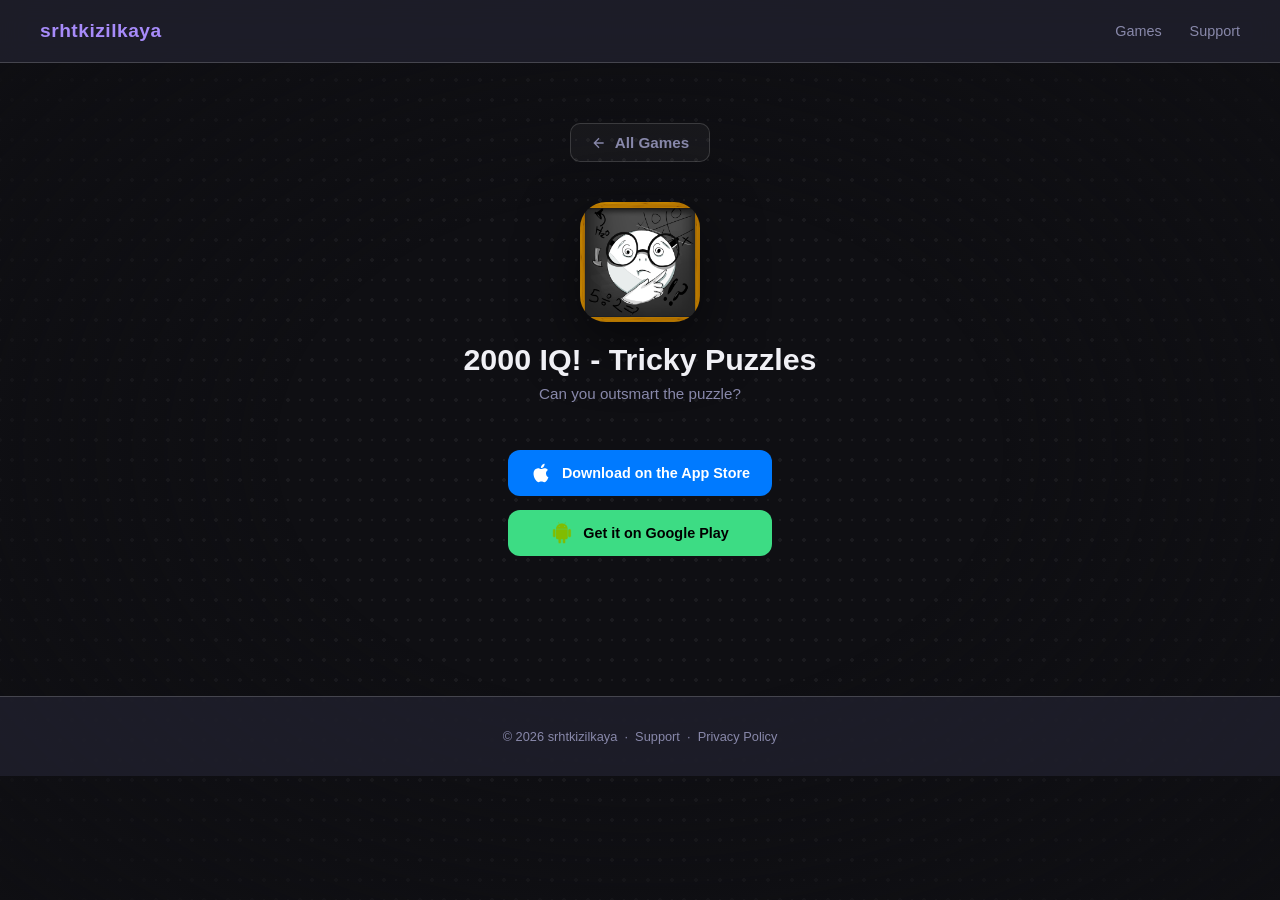
==== 2000iq.html @ dfe8e587 "Add files via upload" ====
<!DOCTYPE html>
<html lang="en">
<head>
  <meta charset="UTF-8">
  <meta name="viewport" content="width=device-width, initial-scale=1.0">
  <title>2000 IQ! - Tricky Puzzles — Download</title>
  <link rel="stylesheet" href="style.css">
</head>
<body>

<nav>
  <a class="nav-brand" href="index.html">srhtkizilkaya</a>
  <ul class="nav-links">
    <li><a href="index.html">Games</a></li>
    <li><a href="support.html">Support</a></li>
  </ul>
</nav>

<div class="game-page">
  <a class="back-link" href="index.html">
    <svg width="16" height="16" fill="none" stroke="currentColor" stroke-width="2" viewBox="0 0 24 24"><path d="M19 12H5M12 5l-7 7 7 7"/></svg>
    All Games
  </a>

  <img class="game-icon" src="2000iq_logo.png" alt="2000 IQ">
  <h1>2000 IQ! - Tricky Puzzles</h1>
  <p class="tagline">Can you outsmart the puzzle?</p>

  <div class="store-buttons" id="store-buttons"></div>
</div>

<footer>
  <p>© 2026 srhtkizilkaya &nbsp;·&nbsp; <a href="support.html">Support</a> &nbsp;·&nbsp; <a href="privacy.html">Privacy Policy</a></p>
</footer>

<script>
  const ios     = 'https://apps.apple.com/app/2000-iq-t%C3%BCrk%C3%A7e-zeka-oyunu/id1548759275';
  const android = 'https://play.google.com/store/apps/details?id=com.Srhtkizilkaya.Game';

  const ua = navigator.userAgent;
  const isIOS     = /iPad|iPhone|iPod/.test(ua);
  const isAndroid = /Android/.test(ua);

  const btns = document.getElementById('store-buttons');

  const iosBtn = `<a class="store-btn store-btn-ios" href="${ios}">
    <svg width="22" height="22" viewBox="0 0 24 24" fill="currentColor"><path d="M18.71 19.5c-.83 1.24-1.71 2.45-3.05 2.47-1.34.03-1.77-.79-3.29-.79-1.53 0-2 .77-3.27.82-1.31.05-2.3-1.32-3.14-2.53C4.25 17 2.94 12.45 4.7 9.39c.87-1.52 2.43-2.48 4.12-2.51 1.28-.02 2.5.87 3.29.87.78 0 2.26-1.07 3.8-.91.65.03 2.47.26 3.64 1.98-.09.06-2.17 1.28-2.15 3.81.03 3.02 2.65 4.03 2.68 4.04-.03.07-.42 1.44-1.38 2.83M13 3.5c.73-.83 1.94-1.46 2.94-1.5.13 1.17-.34 2.35-1.04 3.19-.69.85-1.83 1.51-2.95 1.42-.15-1.15.41-2.35 1.05-3.11z"/></svg>
    Download on the App Store
  </a>`;

  const androidBtn = `<a class="store-btn store-btn-android" href="${android}">
    <img src="androidLogo.png" alt="Android" style="width:22px;height:22px;object-fit:contain;">
    Get it on Google Play
  </a>`;

  if (isIOS) {
    btns.innerHTML = iosBtn;
  } else if (isAndroid) {
    btns.innerHTML = androidBtn;
  } else {
    btns.innerHTML = iosBtn + androidBtn;
  }
</script>

</body>
</html>
---- style.css ----
* {
  margin: 0;
  padding: 0;
  box-sizing: border-box;
}

:root {
  --bg: #0f0f13;
  --surface: #1a1a24;
  --surface2: #22222f;
  --accent: #6c63ff;
  --accent2: #a78bfa;
  --text: #f0f0f5;
  --text-muted: #8888aa;
  --radius: 16px;
  --ios: #007aff;
  --android: #3ddc84;
}

body {
  background-color: var(--bg);
  background-image:
    radial-gradient(circle, rgba(255,255,255,0.05) 1.8px, transparent 1.8px),
    radial-gradient(circle, rgba(255,255,255,0.05) 0.8px, transparent 0.8px),
    radial-gradient(circle, rgba(255,255,255,0.05) 1.8px, transparent 1.8px),
    radial-gradient(circle, rgba(255,255,255,0.05) 0.8px, transparent 0.8px);
  background-size: 24px 40px, 24px 40px, 24px 40px, 24px 40px;
  background-position: 0 0, 12px 0, 12px 20px, 0 20px;
  color: var(--text);
  font-family: -apple-system, BlinkMacSystemFont, 'Segoe UI', Roboto, sans-serif;
  min-height: 100vh;
  position: relative;
}

body::before {
  content: '';
  position: fixed;
  inset: 0;
  background: radial-gradient(ellipse at center, transparent 40%, var(--bg) 100%);
  pointer-events: none;
  z-index: 0;
}

body > * {
  position: relative;
  z-index: 1;
}

/* NAV */
nav {
  display: flex;
  align-items: center;
  justify-content: space-between;
  padding: 20px 40px;
  background: rgba(30,30,42,0.95);
  backdrop-filter: blur(12px);
  border-bottom: 1px solid rgba(255,255,255,0.18);
  position: sticky;
  top: 0;
  z-index: 100;
}

.nav-brand {
  font-size: 1.2rem;
  font-weight: 700;
  color: var(--accent2);
  text-decoration: none;
  letter-spacing: 0.5px;
}

.nav-links {
  display: flex;
  gap: 28px;
  list-style: none;
}

.nav-links a {
  color: var(--text-muted);
  text-decoration: none;
  font-size: 0.9rem;
  transition: color 0.2s;
}

.nav-links a:hover {
  color: var(--text);
}

/* HERO */
.hero {
  text-align: center;
  padding: 32px 20px 24px;
  background: radial-gradient(ellipse at top, rgba(108,99,255,0.15) 0%, transparent 60%);
}

.hero h1 {
  font-size: clamp(1.4rem, 3vw, 2rem);
  font-weight: 800;
  background: linear-gradient(135deg, #fff 30%, var(--accent2));
  -webkit-background-clip: text;
  -webkit-text-fill-color: transparent;
  background-clip: text;
  margin-bottom: 8px;
}

.hero p {
  color: var(--text-muted);
  font-size: 0.9rem;
  max-width: 500px;
  margin: 0 auto;
}

/* GAMES GRID */
.section {
  max-width: 1000px;
  margin: 0 auto;
  padding: 20px 20px 28px;
}

.section-title {
  font-size: 1.1rem;
  font-weight: 600;
  color: var(--text-muted);
  text-transform: uppercase;
  letter-spacing: 1.5px;
  margin-bottom: 28px;
}

.games-grid {
  display: grid;
  grid-template-columns: repeat(auto-fill, minmax(200px, 1fr));
  gap: 20px;
}

.game-card {
  background: var(--surface);
  border: 1px solid rgba(255,255,255,0.07);
  border-radius: var(--radius);
  padding: 24px 20px;
  text-align: center;
  text-decoration: none;
  color: var(--text);
  transition: transform 0.2s, border-color 0.2s, box-shadow 0.2s;
  display: flex;
  flex-direction: column;
  align-items: center;
  gap: 14px;
}

.game-card:hover {
  transform: translateY(-4px);
  border-color: rgba(108,99,255,0.4);
  box-shadow: 0 12px 40px rgba(108,99,255,0.15);
}

.game-card img {
  width: 88px;
  height: 88px;
  border-radius: 20px;
  object-fit: cover;
}

.game-card .game-name {
  font-size: 0.95rem;
  font-weight: 600;
}

.game-card .game-platforms {
  display: flex;
  gap: 6px;
}

.badge {
  font-size: 0.65rem;
  font-weight: 700;
  padding: 3px 8px;
  border-radius: 20px;
  text-transform: uppercase;
  letter-spacing: 0.5px;
}

.badge-ios {
  background: rgba(0,122,255,0.18);
  color: #60a5fa;
  border: 1px solid rgba(0,122,255,0.3);
}

.badge-android {
  background: rgba(61,220,132,0.15);
  color: #4ade80;
  border: 1px solid rgba(61,220,132,0.3);
}

/* HOME LAYOUT */
.home-layout {
  display: flex;
  gap: 0;
  max-width: 1100px;
  margin: 40px auto 60px;
  padding: 0 24px;
  align-items: flex-start;
}

.home-column {
  flex: 1;
  min-width: 0;
}

.home-divider {
  width: 1px;
  background: rgba(255,255,255,0.07);
  align-self: stretch;
  margin: 0 32px;
  flex-shrink: 0;
}

.column-title {
  font-size: 0.75rem;
  font-weight: 700;
  color: var(--text-muted);
  text-transform: uppercase;
  letter-spacing: 1.5px;
  margin-bottom: 16px;
}

.home-grid {
  display: grid;
  grid-template-columns: repeat(2, 1fr);
  gap: 14px;
}

.game-tagline {
  color: var(--text-muted);
  font-size: 0.75rem;
  margin: 0;
}

/* GAME PAGE */
.game-page {
  max-width: 560px;
  margin: 60px auto;
  padding: 0 20px 80px;
  text-align: center;
  display: flex;
  flex-direction: column;
  align-items: center;
}

.game-page .back-link {
  display: inline-flex;
  align-items: center;
  gap: 8px;
  color: var(--text-muted);
  text-decoration: none;
  font-size: 0.95rem;
  font-weight: 600;
  margin-bottom: 40px;
  padding: 10px 20px;
  border: 1px solid rgba(255,255,255,0.15);
  border-radius: 10px;
  background: rgba(255,255,255,0.04);
  transition: color 0.2s, border-color 0.2s, background 0.2s;
}

.game-page .back-link:hover {
  color: var(--text);
  border-color: rgba(255,255,255,0.3);
  background: rgba(255,255,255,0.08);
}

.game-icon {
  width: 120px;
  height: 120px;
  border-radius: 26px;
  object-fit: cover;
  margin: 0 auto 20px;
  display: block;
  box-shadow: 0 20px 60px rgba(0,0,0,0.5);
}

.game-page h1 {
  font-size: 1.9rem;
  font-weight: 800;
  margin-bottom: 8px;
}

.game-page .tagline {
  color: var(--text-muted);
  margin-bottom: 48px;
  font-size: 0.95rem;
}

.store-buttons {
  display: flex;
  flex-direction: column;
  gap: 14px;
}

.store-btn {
  display: flex;
  align-items: center;
  justify-content: center;
  gap: 10px;
  padding: 12px 22px;
  border-radius: 12px;
  text-decoration: none;
  font-weight: 700;
  font-size: 0.9rem;
  transition: transform 0.15s, opacity 0.15s;
  border: none;
  cursor: pointer;
}

.store-btn:hover {
  transform: scale(1.02);
  opacity: 0.92;
}

.store-btn-ios {
  background: var(--ios);
  color: #fff;
}

.store-btn-android {
  background: var(--android);
  color: #000;
}

.store-btn svg {
  flex-shrink: 0;
}

.store-btn-only {
  font-size: 0.8rem;
  color: var(--text-muted);
  margin-top: 10px;
}

/* SUPPORT PAGE */
.support-page {
  max-width: 560px;
  margin: 60px auto;
  padding: 0 20px 80px;
}

.support-page h1 {
  font-size: 2rem;
  font-weight: 800;
  margin-bottom: 10px;
}

.support-page .sub {
  color: var(--text-muted);
  margin-bottom: 40px;
}

.support-card {
  background: var(--surface);
  border: 1px solid rgba(255,255,255,0.07);
  border-radius: var(--radius);
  padding: 28px;
  margin-bottom: 20px;
}

.support-card h3 {
  font-size: 1rem;
  font-weight: 700;
  margin-bottom: 8px;
}

.support-card p {
  color: var(--text-muted);
  font-size: 0.9rem;
  margin-bottom: 16px;
  line-height: 1.6;
}

.email-btn {
  display: inline-flex;
  align-items: center;
  gap: 8px;
  background: var(--accent);
  color: #fff;
  padding: 12px 22px;
  border-radius: 10px;
  text-decoration: none;
  font-weight: 600;
  font-size: 0.9rem;
  transition: opacity 0.2s;
}

.email-btn:hover { opacity: 0.85; }

/* PRIVACY PAGE */
.privacy-page {
  max-width: 700px;
  margin: 60px auto;
  padding: 0 20px 80px;
}

.privacy-page h1 {
  font-size: 2rem;
  font-weight: 800;
  margin-bottom: 8px;
}

.last-updated {
  color: var(--text-muted);
  font-size: 0.85rem;
  margin-bottom: 28px;
}

.intro {
  color: var(--text-muted);
  line-height: 1.7;
  margin-bottom: 40px;
  font-size: 0.95rem;
}

.policy-section {
  margin-bottom: 36px;
}

.policy-section h2 {
  font-size: 1.05rem;
  font-weight: 700;
  margin-bottom: 12px;
  color: var(--accent2);
}

.policy-section p {
  color: var(--text-muted);
  line-height: 1.7;
  font-size: 0.9rem;
  margin-bottom: 10px;
}

.policy-section ul {
  color: var(--text-muted);
  font-size: 0.9rem;
  line-height: 1.8;
  padding-left: 20px;
  margin-bottom: 10px;
}

.service-card {
  background: var(--surface);
  border: 1px solid rgba(255,255,255,0.07);
  border-radius: 12px;
  padding: 18px 20px;
  margin-bottom: 12px;
}

.service-name {
  font-weight: 700;
  font-size: 0.95rem;
  margin-bottom: 6px;
}

.service-desc {
  color: var(--text-muted);
  font-size: 0.85rem;
  line-height: 1.6;
  margin-bottom: 10px;
}

.service-link {
  color: var(--accent2);
  font-size: 0.82rem;
  text-decoration: none;
}

.service-link:hover { text-decoration: underline; }

/* FOOTER */
footer {
  text-align: center;
  padding: 32px 20px;
  color: var(--text-muted);
  font-size: 0.8rem;
  background: rgba(30,30,42,0.95);
  border-top: 1px solid rgba(255,255,255,0.18);
}

footer a {
  color: var(--text-muted);
  text-decoration: none;
}

footer a:hover { color: var(--text); }

/* PLATFORM DETECTION MSG */
.detected-msg {
  display: inline-block;
  background: var(--surface2);
  border: 1px solid rgba(255,255,255,0.08);
  border-radius: 8px;
  padding: 8px 16px;
  font-size: 0.8rem;
  color: var(--text-muted);
  margin-bottom: 28px;
}

@media (max-width: 600px) {
  nav {
    padding: 14px 16px;
  }
  .nav-brand {
    font-size: 1rem;
  }
  .nav-links {
    gap: 14px;
  }
  .nav-links a {
    font-size: 0.82rem;
  }

  .hero {
    padding: 24px 16px 18px;
  }

  .section {
    padding: 16px 14px 20px;
  }

  .games-grid {
    grid-template-columns: repeat(2, 1fr);
    gap: 10px;
  }

  .game-card img {
    width: 64px;
    height: 64px;
    border-radius: 14px;
  }

  .game-card {
    padding: 16px 12px;
    gap: 10px;
  }

  .game-card .game-name {
    font-size: 0.8rem;
  }

  .game-page {
    margin: 32px auto;
    padding: 0 16px 60px;
  }

  .game-icon {
    width: 90px;
    height: 90px;
  }

  .game-page h1 {
    font-size: 1.4rem;
  }

  .store-buttons {
    width: 100%;
  }

  .store-btn {
    width: 100%;
  }

  .support-page {
    margin-top: 32px;
    padding: 0 16px 60px;
  }

  .privacy-page {
    padding: 0 16px 60px;
    margin: 32px auto;
  }
}
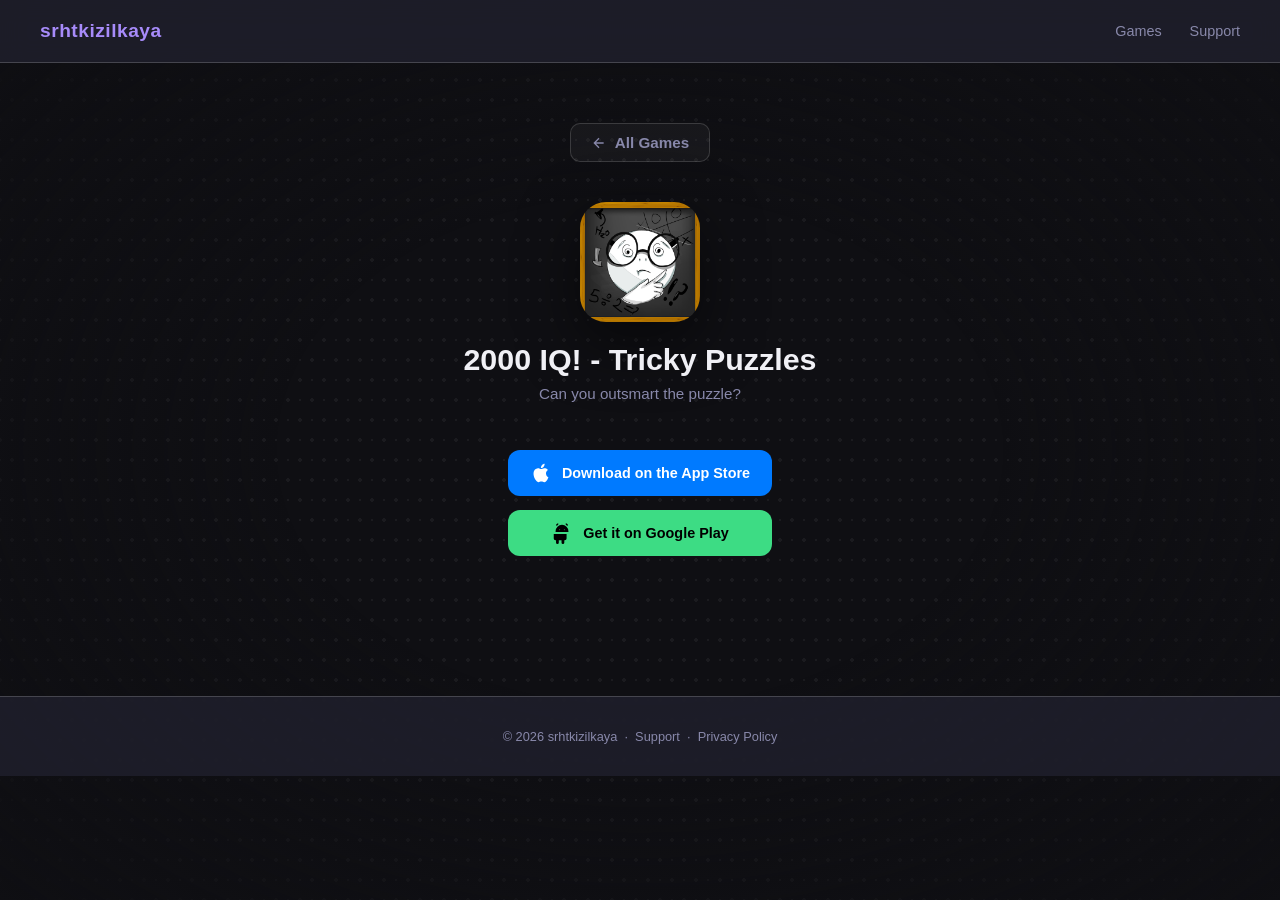
==== commit ea84750f: "Add files via upload" ====
--- a/2000iq.html
+++ b/2000iq.html
@@ -49,7 +49,7 @@
   </a>`;
 
   const androidBtn = `<a class="store-btn store-btn-android" href="${android}">
-    <img src="androidLogo.png" alt="Android" style="width:22px;height:22px;object-fit:contain;">
+    <svg width="22" height="22" viewBox="0 0 24 24" fill="currentColor"><path d="M17.18 1.75a.75.75 0 0 0-1.06 1.06l1.06 1.06a.75.75 0 0 0 1.06-1.06l-1.06-1.06zm-10.36 0L5.76 2.81A.75.75 0 0 0 6.82 3.87l1.06-1.06A.75.75 0 0 0 6.82 1.75zM12 3a7 7 0 0 0-7 7v1h14v-1a7 7 0 0 0-7-7zM3 13v5a2 2 0 0 0 2 2h.5v2.5a1.5 1.5 0 0 0 3 0V20h3v2.5a1.5 1.5 0 0 0 3 0V20H15a2 2 0 0 0 2-2v-5H3zm6.5-5a.5.5 0 1 1 0 1 .5.5 0 0 1 0-1zm5 0a.5.5 0 1 1 0 1 .5.5 0 0 1 0-1z"/></svg>
     Get it on Google Play
   </a>`;
 
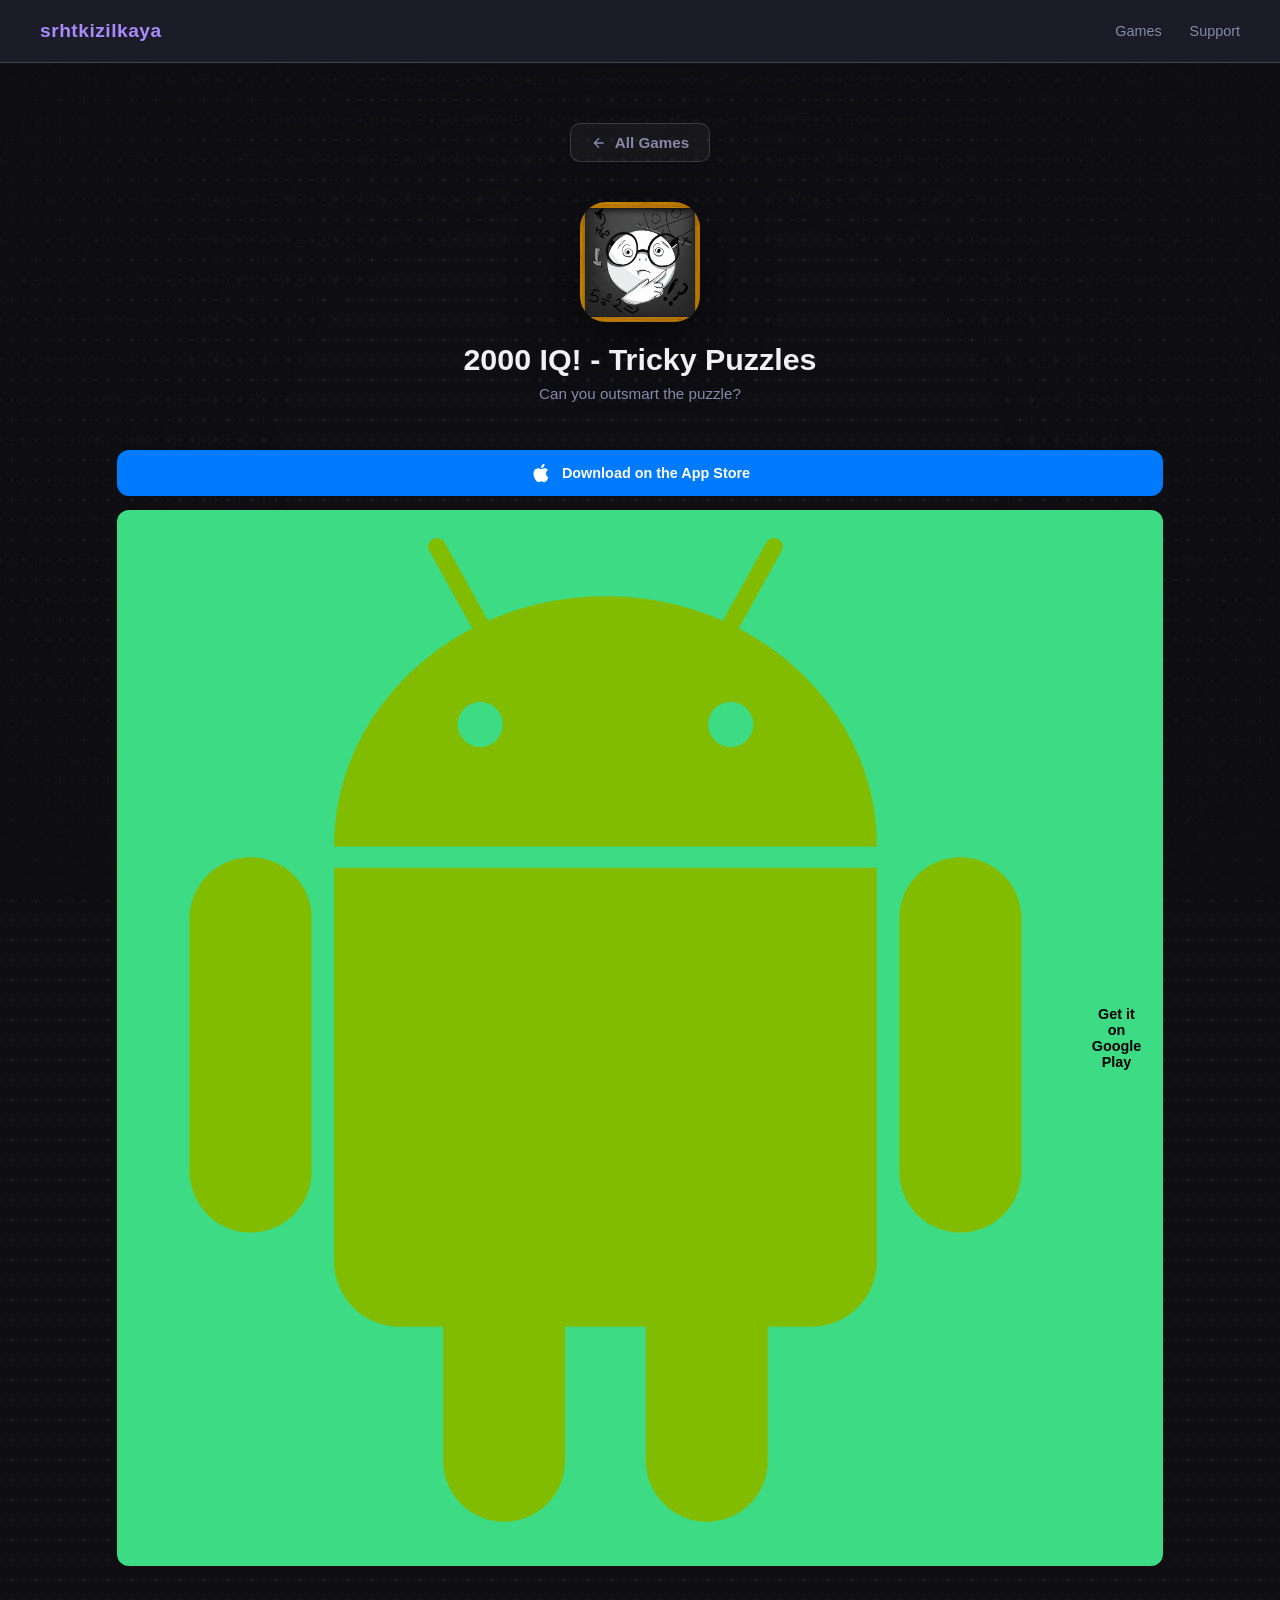
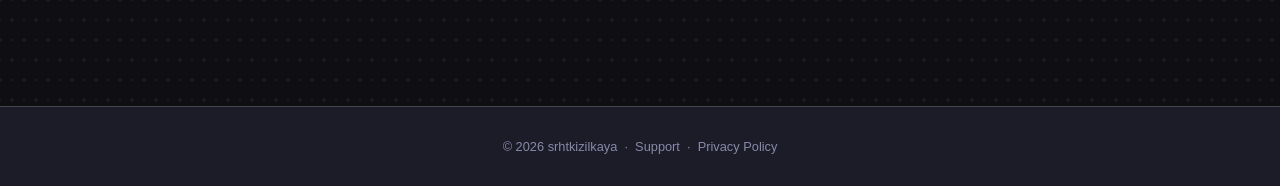
==== commit 2c9e54a1: "Add files via upload" ====
--- a/2000iq.html
+++ b/2000iq.html
@@ -49,7 +49,7 @@
   </a>`;
 
   const androidBtn = `<a class="store-btn store-btn-android" href="${android}">
-    <svg width="22" height="22" viewBox="0 0 24 24" fill="currentColor"><path d="M17.18 1.75a.75.75 0 0 0-1.06 1.06l1.06 1.06a.75.75 0 0 0 1.06-1.06l-1.06-1.06zm-10.36 0L5.76 2.81A.75.75 0 0 0 6.82 3.87l1.06-1.06A.75.75 0 0 0 6.82 1.75zM12 3a7 7 0 0 0-7 7v1h14v-1a7 7 0 0 0-7-7zM3 13v5a2 2 0 0 0 2 2h.5v2.5a1.5 1.5 0 0 0 3 0V20h3v2.5a1.5 1.5 0 0 0 3 0V20H15a2 2 0 0 0 2-2v-5H3zm6.5-5a.5.5 0 1 1 0 1 .5.5 0 0 1 0-1zm5 0a.5.5 0 1 1 0 1 .5.5 0 0 1 0-1z"/></svg>
+    <img src="androidLogo.png" alt="Android">
     Get it on Google Play
   </a>`;
 
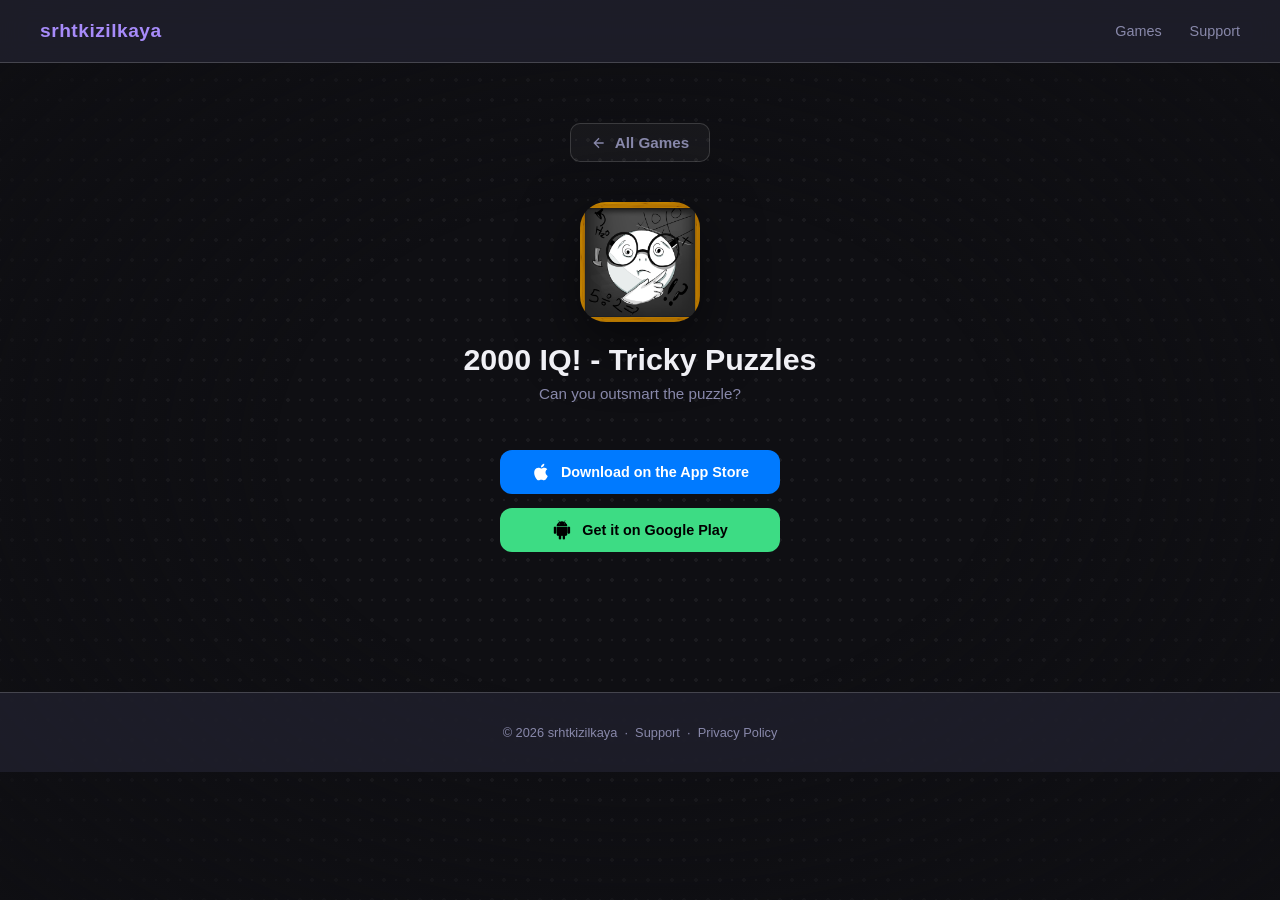
==== commit 2281b0b3: "Add files via upload" ====
--- a/2000iq.html
+++ b/2000iq.html
@@ -49,7 +49,7 @@
   </a>`;
 
   const androidBtn = `<a class="store-btn store-btn-android" href="${android}">
-    <img src="androidLogo.png" alt="Android">
+    <img src="androidLogo.png" alt="Android" style="width:20px;height:20px;object-fit:contain;flex-shrink:0;">
     Get it on Google Play
   </a>`;
 
--- a/style.css
+++ b/style.css
@@ -293,6 +293,7 @@
   display: flex;
   flex-direction: column;
   gap: 14px;
+  width: 280px;
 }
 
 .store-btn {
@@ -308,6 +309,15 @@
   transition: transform 0.15s, opacity 0.15s;
   border: none;
   cursor: pointer;
+}
+
+.store-btn svg,
+.store-btn img {
+  width: 20px;
+  height: 20px;
+  flex-shrink: 0;
+  object-fit: contain;
+  display: block;
 }
 
 .store-btn:hover {
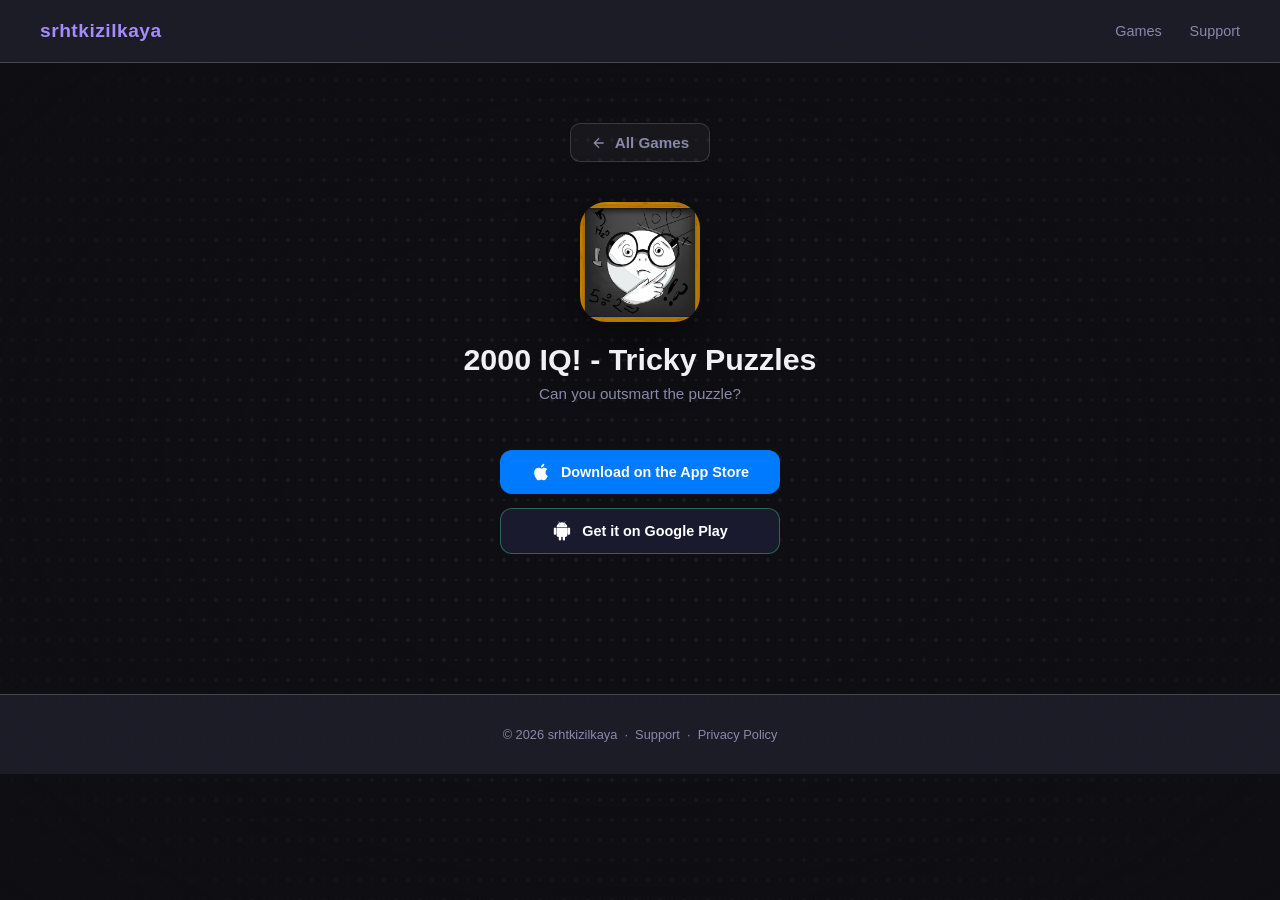
==== commit 00326f5c: "Add files via upload" ====
--- a/2000iq.html
+++ b/2000iq.html
@@ -49,7 +49,7 @@
   </a>`;
 
   const androidBtn = `<a class="store-btn store-btn-android" href="${android}">
-    <img src="androidLogo.png" alt="Android" style="width:20px;height:20px;object-fit:contain;flex-shrink:0;">
+    <img src="androidLogo.png" alt="Android" style="width:20px;height:20px;object-fit:contain;flex-shrink:0;filter:invert(1);">
     Get it on Google Play
   </a>`;
 
--- a/style.css
+++ b/style.css
@@ -331,8 +331,9 @@
 }
 
 .store-btn-android {
-  background: var(--android);
-  color: #000;
+  background: #1a1a2e;
+  color: #fff;
+  border: 1px solid rgba(61,220,132,0.4);
 }
 
 .store-btn svg {
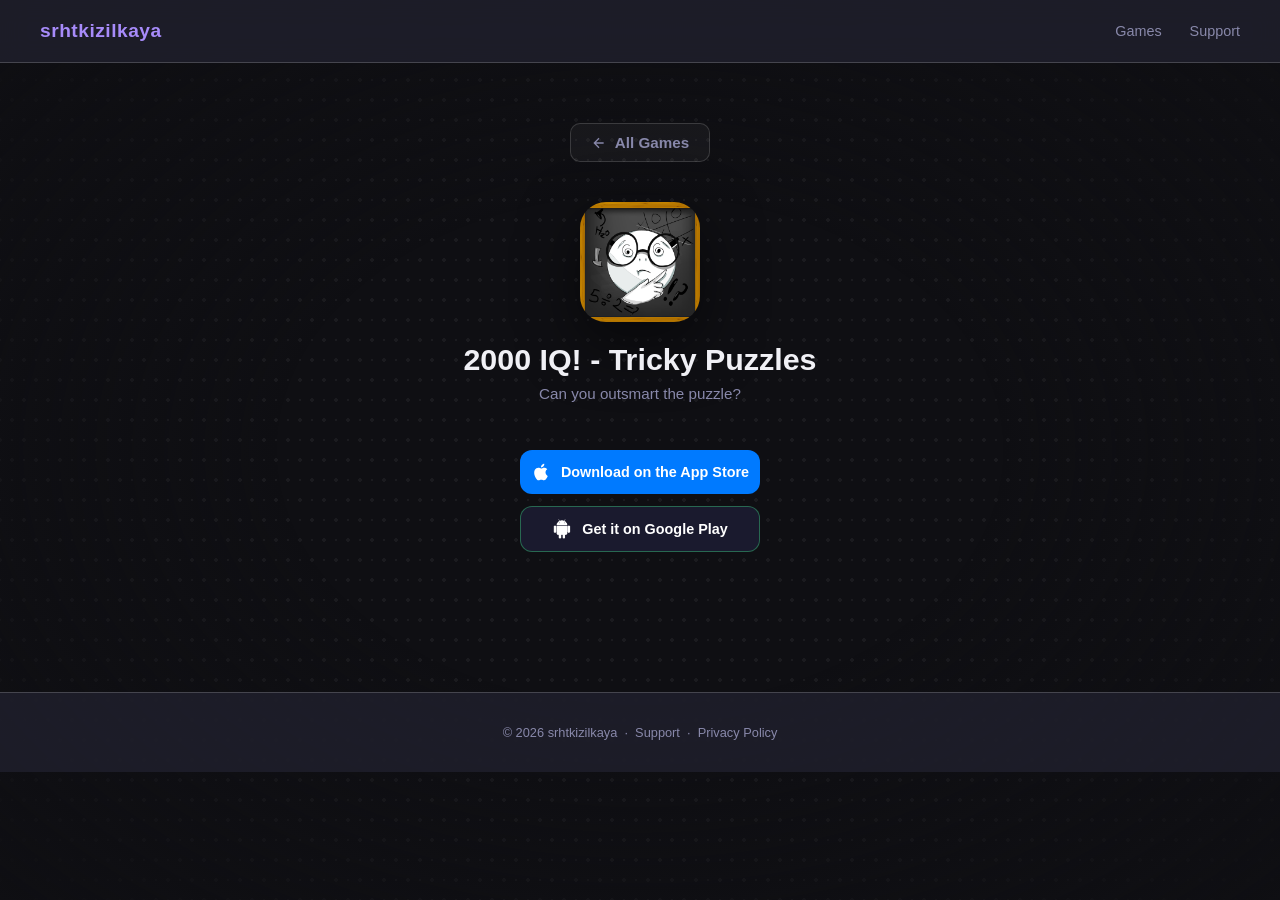
==== commit 5be3d961: "Add files via upload" ====
--- a/2000iq.html
+++ b/2000iq.html
@@ -43,12 +43,12 @@
 
   const btns = document.getElementById('store-buttons');
 
-  const iosBtn = `<a class="store-btn store-btn-ios" href="${ios}">
+  const iosBtn = `<a class="store-btn store-btn-ios" href="${ios}" target="_blank" rel="noopener">
     <svg width="22" height="22" viewBox="0 0 24 24" fill="currentColor"><path d="M18.71 19.5c-.83 1.24-1.71 2.45-3.05 2.47-1.34.03-1.77-.79-3.29-.79-1.53 0-2 .77-3.27.82-1.31.05-2.3-1.32-3.14-2.53C4.25 17 2.94 12.45 4.7 9.39c.87-1.52 2.43-2.48 4.12-2.51 1.28-.02 2.5.87 3.29.87.78 0 2.26-1.07 3.8-.91.65.03 2.47.26 3.64 1.98-.09.06-2.17 1.28-2.15 3.81.03 3.02 2.65 4.03 2.68 4.04-.03.07-.42 1.44-1.38 2.83M13 3.5c.73-.83 1.94-1.46 2.94-1.5.13 1.17-.34 2.35-1.04 3.19-.69.85-1.83 1.51-2.95 1.42-.15-1.15.41-2.35 1.05-3.11z"/></svg>
     Download on the App Store
   </a>`;
 
-  const androidBtn = `<a class="store-btn store-btn-android" href="${android}">
+  const androidBtn = `<a class="store-btn store-btn-android" href="${android}" target="_blank" rel="noopener">
     <img src="androidLogo.png" alt="Android" style="width:20px;height:20px;object-fit:contain;flex-shrink:0;filter:invert(1);">
     Get it on Google Play
   </a>`;
--- a/style.css
+++ b/style.css
@@ -292,8 +292,8 @@
 .store-buttons {
   display: flex;
   flex-direction: column;
-  gap: 14px;
-  width: 280px;
+  gap: 12px;
+  width: 240px;
 }
 
 .store-btn {
@@ -301,8 +301,9 @@
   align-items: center;
   justify-content: center;
   gap: 10px;
-  padding: 12px 22px;
+  padding: 12px 20px;
   border-radius: 12px;
+  white-space: nowrap;
   text-decoration: none;
   font-weight: 700;
   font-size: 0.9rem;
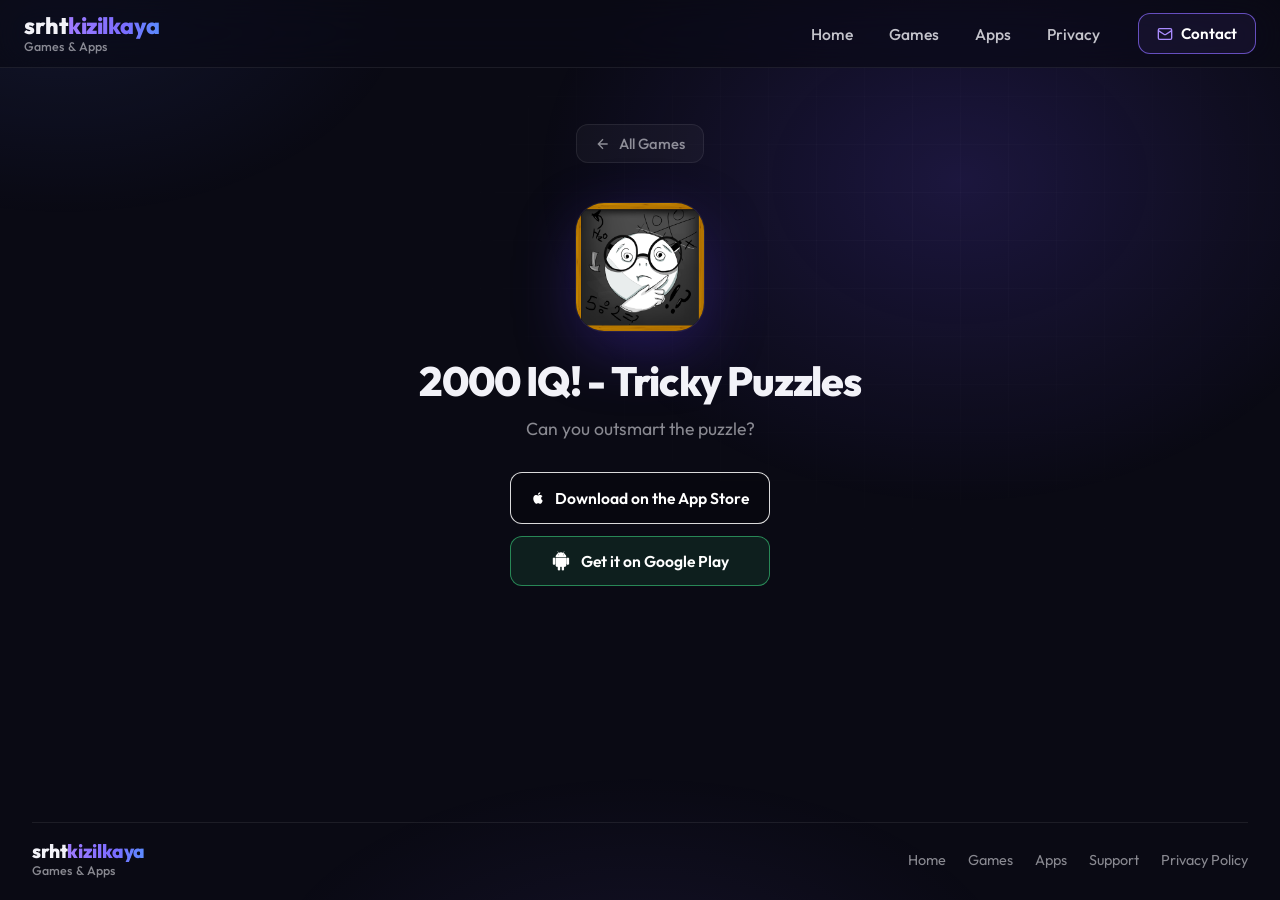
==== commit 0edee2e6: "Add files via upload" ====
--- a/2000iq.html
+++ b/2000iq.html
@@ -4,16 +4,27 @@
   <meta charset="UTF-8">
   <meta name="viewport" content="width=device-width, initial-scale=1.0">
   <title>2000 IQ! - Tricky Puzzles — Download</title>
+  <link rel="preconnect" href="https://fonts.googleapis.com">
+  <link href="https://fonts.googleapis.com/css2?family=Outfit:wght@400;500;600;700;800;900&display=swap" rel="stylesheet">
   <link rel="stylesheet" href="style.css">
 </head>
 <body>
 
 <nav>
-  <a class="nav-brand" href="index.html">srhtkizilkaya</a>
+  <a class="nav-brand" href="index.html">
+    <span class="brand-name">srht<span class="brand-accent">kizilkaya</span></span>
+    <span class="nav-sub">Games &amp; Apps</span>
+  </a>
   <ul class="nav-links">
-    <li><a href="index.html">Games</a></li>
-    <li><a href="support.html">Support</a></li>
+    <li><a href="index.html">Home</a></li>
+    <li><a href="index.html#games">Games</a></li>
+    <li><a href="index.html#apps">Apps</a></li>
+    <li><a href="privacy.html">Privacy</a></li>
   </ul>
+  <a class="nav-contact-btn" href="support.html">
+    <svg width="16" height="16" fill="none" stroke="currentColor" stroke-width="2" viewBox="0 0 24 24"><rect x="2" y="4" width="20" height="16" rx="2"/><path d="m22 7-8.97 5.7a1.94 1.94 0 0 1-2.06 0L2 7"/></svg>
+    Contact
+  </a>
 </nav>
 
 <div class="game-page">
@@ -30,7 +41,21 @@
 </div>
 
 <footer>
-  <p>© 2026 srhtkizilkaya &nbsp;·&nbsp; <a href="support.html">Support</a> &nbsp;·&nbsp; <a href="privacy.html">Privacy Policy</a></p>
+  <div class="footer-inner">
+    <a class="nav-brand" href="index.html">
+      <span class="brand-name">srht<span class="brand-accent">kizilkaya</span></span>
+      <span class="nav-sub">Games &amp; Apps</span>
+    </a>
+    <div class="footer-right">
+      <div class="footer-links">
+        <a href="index.html">Home</a>
+        <a href="index.html#games">Games</a>
+        <a href="index.html#apps">Apps</a>
+        <a href="support.html">Support</a>
+        <a href="privacy.html">Privacy Policy</a>
+      </div>
+    </div>
+  </div>
 </footer>
 
 <script>
--- a/style.css
+++ b/style.css
@@ -1,588 +1,924 @@
-* {
-  margin: 0;
-  padding: 0;
-  box-sizing: border-box;
-}
-
+/* ─── Tokens ─────────────────────────────────────────────── */
 :root {
-  --bg: #0f0f13;
-  --surface: #1a1a24;
-  --surface2: #22222f;
-  --accent: #6c63ff;
-  --accent2: #a78bfa;
-  --text: #f0f0f5;
-  --text-muted: #8888aa;
-  --radius: 16px;
-  --ios: #007aff;
-  --android: #3ddc84;
-}
+  --bg:            #0a0a14;
+  --surface:       rgba(255,255,255,0.035);
+  --surface-hover: rgba(255,255,255,0.065);
+  --surface2:      rgba(255,255,255,0.06);
+  --border:        rgba(255,255,255,0.08);
+  --border-hover:  rgba(255,255,255,0.18);
+  --text:          #f2f2f8;
+  --text-muted:    rgba(242,242,248,0.55);
+  --accent:        #8b6cff;
+  --accent-light:  #a98bff;
+  --accent-blue:   #5b8cff;
+  --accent2:       #3ddc84;
+  --accent2-light: #6ee7a8;
+  --radius:        18px;
+  --radius-sm:     12px;
+  --nav-h:         68px;
+  --maxw:          1360px;
+}
+
+*, *::before, *::after { box-sizing: border-box; margin: 0; padding: 0; }
+html { scroll-behavior: smooth; }
 
 body {
-  background-color: var(--bg);
-  background-image:
-    radial-gradient(circle, rgba(255,255,255,0.05) 1.8px, transparent 1.8px),
-    radial-gradient(circle, rgba(255,255,255,0.05) 0.8px, transparent 0.8px),
-    radial-gradient(circle, rgba(255,255,255,0.05) 1.8px, transparent 1.8px),
-    radial-gradient(circle, rgba(255,255,255,0.05) 0.8px, transparent 0.8px);
-  background-size: 24px 40px, 24px 40px, 24px 40px, 24px 40px;
-  background-position: 0 0, 12px 0, 12px 20px, 0 20px;
+  font-family: 'Outfit', -apple-system, BlinkMacSystemFont, 'Segoe UI', system-ui, sans-serif;
+  background: var(--bg);
   color: var(--text);
-  font-family: -apple-system, BlinkMacSystemFont, 'Segoe UI', Roboto, sans-serif;
   min-height: 100vh;
-  position: relative;
+  overflow-x: hidden;
+  display: flex;
+  flex-direction: column;
 }
 
 body::before {
   content: '';
   position: fixed;
   inset: 0;
-  background: radial-gradient(ellipse at center, transparent 40%, var(--bg) 100%);
+  background:
+    radial-gradient(ellipse 55% 60% at 75% 20%, rgba(110,80,255,0.18) 0%, transparent 60%),
+    radial-gradient(ellipse 45% 40% at 5% 0%, rgba(90,120,255,0.10) 0%, transparent 60%),
+    radial-gradient(ellipse 50% 40% at 50% 110%, rgba(139,108,255,0.08) 0%, transparent 60%);
   pointer-events: none;
   z-index: 0;
 }
 
-body > * {
+body::after {
+  content: '';
+  position: fixed;
+  inset: 0;
+  background-image:
+    linear-gradient(rgba(255,255,255,0.018) 1px, transparent 1px),
+    linear-gradient(90deg, rgba(255,255,255,0.018) 1px, transparent 1px);
+  background-size: 48px 48px;
+  mask-image: radial-gradient(ellipse 60% 60% at 70% 25%, #000 0%, transparent 75%);
+  -webkit-mask-image: radial-gradient(ellipse 60% 60% at 70% 25%, #000 0%, transparent 75%);
+  pointer-events: none;
+  z-index: 0;
+}
+
+a { color: inherit; }
+
+/* ─── Nav ─────────────────────────────────────────────────── */
+nav {
+  position: sticky;
+  top: 0;
+  height: var(--nav-h);
+  display: flex;
+  align-items: center;
+  justify-content: space-between;
+  gap: 24px;
+  padding: 0 max(24px, calc((100vw - var(--maxw)) / 2 + 32px));
+  background: rgba(10,10,20,0.72);
+  backdrop-filter: blur(20px) saturate(160%);
+  -webkit-backdrop-filter: blur(20px) saturate(160%);
+  border-bottom: 1px solid var(--border);
+  z-index: 100;
+}
+
+.nav-brand {
+  display: flex;
+  flex-direction: column;
+  text-decoration: none;
+  line-height: 1.1;
+  font-size: 1.45rem;
+  font-weight: 800;
+  letter-spacing: -0.02em;
+  color: var(--text);
+}
+
+.brand-name { font-size: 1.45rem; font-weight: 800; }
+
+.brand-accent {
+  background: linear-gradient(90deg, #a07bff 0%, #7b6cff 60%, #5b8cff 100%);
+  -webkit-background-clip: text;
+  background-clip: text;
+  -webkit-text-fill-color: transparent;
+}
+
+.nav-sub {
+  font-size: 0.78rem;
+  font-weight: 500;
+  color: var(--text-muted);
+  letter-spacing: 0.01em;
+  margin-top: 2px;
+}
+
+.nav-links {
+  display: flex;
+  align-items: center;
+  gap: 8px;
+  list-style: none;
+  margin-left: auto;
+}
+
+.nav-links a {
+  position: relative;
+  display: block;
+  color: rgba(242,242,248,0.8);
+  text-decoration: none;
+  font-size: 0.98rem;
+  font-weight: 500;
+  padding: 8px 14px;
+  transition: color 0.2s;
+}
+
+.nav-links a:hover, .nav-links a.active { color: #fff; }
+
+.nav-links a.active::after {
+  content: '';
+  position: absolute;
+  left: 14px; right: 14px; bottom: -2px;
+  height: 3px;
+  border-radius: 3px;
+  background: linear-gradient(90deg, #a07bff, #7b6cff);
+}
+
+.nav-contact-btn {
+  display: inline-flex;
+  align-items: center;
+  gap: 8px;
+  padding: 10px 18px;
+  font-size: 0.95rem;
+  font-weight: 600;
+  color: #fff;
+  border: 1.5px solid rgba(139,108,255,0.7);
+  background: rgba(139,108,255,0.08);
+  border-radius: 12px;
+  text-decoration: none;
+  white-space: nowrap;
+  transition: background 0.2s, box-shadow 0.2s, transform 0.15s;
+}
+
+.nav-contact-btn svg { color: var(--accent-light); }
+
+.nav-contact-btn:hover {
+  background: rgba(139,108,255,0.18);
+  box-shadow: 0 0 24px rgba(139,108,255,0.3);
+  transform: translateY(-1px);
+}
+
+/* ─── Home layout ────────────────────────────────────────── */
+.wrap {
   position: relative;
   z-index: 1;
-}
-
-/* NAV */
-nav {
-  display: flex;
-  align-items: center;
+  width: 100%;
+  max-width: var(--maxw);
+  margin: 0 auto;
+  padding: 0 32px;
+  flex: 1;
+}
+
+/* ─── Hero ────────────────────────────────────────────────── */
+.hero {
+  display: grid;
+  grid-template-columns: 1.05fr 1fr;
+  align-items: center;
+  gap: 24px;
+  padding: 28px 0 8px;
+}
+
+.hero-badge {
+  display: inline-flex;
+  align-items: center;
+  gap: 10px;
+  padding: 7px 16px;
+  background: rgba(255,255,255,0.04);
+  border: 1px solid var(--border);
+  border-radius: 999px;
+  font-size: 0.9rem;
+  font-weight: 500;
+  color: rgba(242,242,248,0.85);
+  margin-bottom: 18px;
+}
+
+.hero-badge-dot {
+  width: 8px; height: 8px;
+  border-radius: 50%;
+  background: var(--accent2);
+  box-shadow: 0 0 10px var(--accent2);
+  animation: pulse 2s ease-in-out infinite;
+}
+
+@keyframes pulse {
+  0%, 100% { opacity: 1; }
+  50% { opacity: 0.45; }
+}
+
+.hero-title {
+  font-size: clamp(2.4rem, 4.2vw, 4rem);
+  font-weight: 800;
+  letter-spacing: -0.035em;
+  line-height: 1.05;
+  margin-bottom: 18px;
+}
+
+.hero-title-accent,
+.accent-text {
+  background: linear-gradient(90deg, #5b8cff 0%, #8b6cff 55%, #b07bff 100%);
+  -webkit-background-clip: text;
+  background-clip: text;
+  -webkit-text-fill-color: transparent;
+}
+
+.hero-desc {
+  font-size: 1.12rem;
+  color: rgba(242,242,248,0.72);
+  line-height: 1.55;
+  margin-bottom: 26px;
+}
+
+.hero-btns { display: flex; gap: 16px; flex-wrap: wrap; }
+
+.hero-btn {
+  display: flex;
+  align-items: center;
+  gap: 14px;
+  min-width: 232px;
+  padding: 12px 18px 12px 20px;
+  border-radius: 12px;
+  text-decoration: none;
+  transition: transform 0.2s, box-shadow 0.2s, background 0.2s;
+}
+
+.hero-btn:hover { transform: translateY(-2px); }
+
+.hero-btn-text { display: flex; flex-direction: column; line-height: 1.15; }
+.hero-btn-sub  { font-size: 0.75rem; font-weight: 500; opacity: 0.8; }
+.hero-btn-main { font-size: 1.15rem; font-weight: 700; }
+.hero-btn .chev { margin-left: auto; opacity: 0.8; }
+
+.hero-btn-light {
+  background: #fff;
+  color: #111;
+  box-shadow: 0 8px 30px rgba(255,255,255,0.08);
+}
+
+.hero-btn-light:hover { box-shadow: 0 12px 36px rgba(255,255,255,0.16); }
+
+.hero-btn-dark {
+  background: rgba(0,0,0,0.25);
+  color: #fff;
+  border: 1.5px solid rgba(255,255,255,0.85);
+}
+
+.hero-btn-dark:hover { background: rgba(255,255,255,0.06); }
+
+/* ─── Hero visual ────────────────────────────────────────── */
+.hero-visual {
+  position: relative;
+  display: flex;
+  align-items: center;
+  justify-content: flex-end;
+  min-height: 340px;
+}
+
+.hero-img {
+  position: relative;
+  z-index: 2;
+  width: 100%;
+  max-width: 620px;
+  max-height: 400px;
+  object-fit: contain;
+  filter: drop-shadow(0 30px 60px rgba(80,50,200,0.35));
+  animation: bob 7s ease-in-out infinite;
+}
+
+@keyframes bob {
+  0%, 100% { transform: translateY(0); }
+  50% { transform: translateY(-10px); }
+}
+
+.hero-glow {
+  position: absolute;
+  width: 70%; height: 80%;
+  right: 5%; top: 10%;
+  background: radial-gradient(circle, rgba(120,90,255,0.35) 0%, transparent 65%);
+  filter: blur(20px);
+  z-index: 0;
+}
+
+.deco {
+  position: absolute;
+  z-index: 1;
+  display: flex;
+  align-items: center;
+  justify-content: center;
+  border-radius: 18px;
+  background: linear-gradient(145deg, rgba(90,80,200,0.35), rgba(40,35,110,0.35));
+  border: 1px solid rgba(160,140,255,0.18);
+  box-shadow: 0 20px 40px rgba(0,0,0,0.35), inset 0 1px 0 rgba(255,255,255,0.08);
+  backdrop-filter: blur(4px);
+  animation: float 6s ease-in-out infinite;
+}
+
+@keyframes float {
+  0%, 100% { transform: translateY(0) rotate(var(--r)); }
+  50% { transform: translateY(-14px) rotate(var(--r)); }
+}
+
+.deco-1 { width: 88px; height: 88px; left: 4%;  top: 6%;  --r: -10deg; }
+.deco-2 { width: 80px; height: 80px; left: 12%; top: 44%; --r: 0deg;  animation-delay: 1.2s; }
+.deco-3 { width: 86px; height: 86px; left: 0%;  bottom: 2%; --r: 18deg; animation-delay: 2.4s; }
+
+.tri {
+  width: 0; height: 0;
+  border-left: 16px solid transparent;
+  border-right: 16px solid transparent;
+  border-bottom: 28px solid #4a63ff;
+  filter: drop-shadow(0 0 10px rgba(74,99,255,0.6));
+}
+
+.dot {
+  width: 34px; height: 34px;
+  border-radius: 50%;
+  background: #7a3dd6;
+  box-shadow: 0 0 16px rgba(122,61,214,0.6);
+}
+
+.sq {
+  width: 30px; height: 30px;
+  border-radius: 5px;
+  background: #4b3fc9;
+  box-shadow: 0 0 14px rgba(75,63,201,0.6);
+}
+
+.star {
+  position: absolute;
+  width: 5px; height: 5px;
+  border-radius: 50%;
+  background: #8a7bff;
+  box-shadow: 0 0 8px #8a7bff;
+  z-index: 1;
+  animation: pulse 3s ease-in-out infinite;
+}
+
+.s1 { left: 28%; top: 4%; }
+.s2 { right: 4%; top: 18%; animation-delay: 1s; }
+.s3 { right: 0%; bottom: 30%; animation-delay: 2s; }
+.s4 { left: 22%; top: 70%; animation-delay: 1.5s; }
+
+/* ─── Blocks ─────────────────────────────────────────────── */
+.block { padding: 18px 0 8px; scroll-margin-top: calc(var(--nav-h) + 12px); }
+
+.block-head {
+  display: flex;
+  align-items: flex-end;
   justify-content: space-between;
-  padding: 20px 40px;
-  background: rgba(30,30,42,0.95);
-  backdrop-filter: blur(12px);
-  border-bottom: 1px solid rgba(255,255,255,0.18);
-  position: sticky;
-  top: 0;
-  z-index: 100;
-}
-
-.nav-brand {
-  font-size: 1.2rem;
-  font-weight: 700;
-  color: var(--accent2);
-  text-decoration: none;
-  letter-spacing: 0.5px;
-}
-
-.nav-links {
-  display: flex;
-  gap: 28px;
-  list-style: none;
-}
-
-.nav-links a {
+  gap: 16px;
+  margin-bottom: 18px;
+}
+
+.block-title {
+  font-size: 1.9rem;
+  font-weight: 800;
+  letter-spacing: -0.02em;
+  line-height: 1.1;
+}
+
+.block-sub {
+  font-size: 1rem;
   color: var(--text-muted);
-  text-decoration: none;
-  font-size: 0.9rem;
-  transition: color 0.2s;
-}
-
-.nav-links a:hover {
+  margin-top: 4px;
+}
+
+.outline-btn {
+  display: inline-flex;
+  align-items: center;
+  gap: 10px;
+  padding: 10px 18px;
+  border: 1.5px solid rgba(255,255,255,0.8);
+  border-radius: 12px;
+  text-decoration: none;
+  color: #fff;
+  font-size: 0.95rem;
+  font-weight: 500;
+  white-space: nowrap;
+  transition: background 0.2s;
+}
+
+.outline-btn:hover { background: rgba(255,255,255,0.07); }
+
+/* ─── Game cards ─────────────────────────────────────────── */
+.cards {
+  display: grid;
+  grid-template-columns: repeat(6, minmax(0, 1fr));
+  gap: 16px;
+}
+
+.card {
+  position: relative;
+  display: flex;
+  flex-direction: column;
+  padding: 20px 18px 18px;
+  background: linear-gradient(180deg, rgba(255,255,255,0.045), rgba(255,255,255,0.015));
+  border: 1px solid var(--border);
+  border-radius: var(--radius);
+  text-decoration: none;
   color: var(--text);
-}
-
-/* HERO */
-.hero {
-  text-align: center;
-  padding: 32px 20px 24px;
-  background: radial-gradient(ellipse at top, rgba(108,99,255,0.15) 0%, transparent 60%);
-}
-
-.hero h1 {
-  font-size: clamp(1.4rem, 3vw, 2rem);
-  font-weight: 800;
-  background: linear-gradient(135deg, #fff 30%, var(--accent2));
-  -webkit-background-clip: text;
-  -webkit-text-fill-color: transparent;
-  background-clip: text;
-  margin-bottom: 8px;
-}
-
-.hero p {
-  color: var(--text-muted);
-  font-size: 0.9rem;
-  max-width: 500px;
-  margin: 0 auto;
-}
-
-/* GAMES GRID */
-.section {
-  max-width: 1000px;
-  margin: 0 auto;
-  padding: 20px 20px 28px;
-}
-
-.section-title {
-  font-size: 1.1rem;
-  font-weight: 600;
-  color: var(--text-muted);
-  text-transform: uppercase;
-  letter-spacing: 1.5px;
-  margin-bottom: 28px;
-}
-
-.games-grid {
-  display: grid;
-  grid-template-columns: repeat(auto-fill, minmax(200px, 1fr));
-  gap: 20px;
-}
-
-.game-card {
-  background: var(--surface);
-  border: 1px solid rgba(255,255,255,0.07);
-  border-radius: var(--radius);
-  padding: 24px 20px;
-  text-align: center;
-  text-decoration: none;
-  color: var(--text);
-  transition: transform 0.2s, border-color 0.2s, box-shadow 0.2s;
-  display: flex;
-  flex-direction: column;
-  align-items: center;
-  gap: 14px;
-}
-
-.game-card:hover {
-  transform: translateY(-4px);
-  border-color: rgba(108,99,255,0.4);
-  box-shadow: 0 12px 40px rgba(108,99,255,0.15);
-}
-
-.game-card img {
-  width: 88px;
-  height: 88px;
+  transition: transform 0.25s cubic-bezier(.2,.8,.2,1), border-color 0.25s, box-shadow 0.25s;
+}
+
+.card:hover {
+  transform: translateY(-5px);
+  border-color: rgba(139,108,255,0.45);
+  box-shadow: 0 18px 50px rgba(0,0,0,0.45), 0 0 30px rgba(139,108,255,0.12);
+}
+
+.card img {
+  width: 92px;
+  height: 92px;
   border-radius: 20px;
   object-fit: cover;
-}
-
-.game-card .game-name {
+  margin-bottom: 16px;
+  box-shadow: 0 10px 26px rgba(0,0,0,0.45);
+}
+
+.card h3 {
+  font-size: 1.08rem;
+  font-weight: 700;
+  line-height: 1.25;
+  margin-bottom: 8px;
+}
+
+.card p {
+  font-size: 0.9rem;
+  color: var(--text-muted);
+  line-height: 1.45;
+  margin-bottom: 14px;
+  flex: 1;
+}
+
+.card-arrow {
+  position: absolute;
+  top: 18px; right: 18px;
+  width: 34px; height: 34px;
+  display: flex;
+  align-items: center;
+  justify-content: center;
+  border-radius: 50%;
+  background: rgba(255,255,255,0.06);
+  border: 1px solid var(--border);
+  color: rgba(255,255,255,0.8);
+  transition: background 0.2s, color 0.2s;
+}
+
+.card:hover .card-arrow,
+.app-card:hover .card-arrow {
+  background: var(--accent);
+  border-color: var(--accent);
+  color: #fff;
+}
+
+.card-arrow.static { position: static; flex-shrink: 0; }
+
+/* ─── Pills ──────────────────────────────────────────────── */
+.pills { display: flex; gap: 8px; flex-wrap: wrap; }
+
+.pill {
+  display: inline-flex;
+  align-items: center;
+  gap: 6px;
+  padding: 5px 12px;
+  border-radius: 999px;
+  font-size: 0.82rem;
+  font-weight: 500;
+}
+
+.pill::before {
+  content: '';
+  width: 12px; height: 12px;
+  background: currentColor;
+  -webkit-mask-size: contain;
+  mask-size: contain;
+  -webkit-mask-repeat: no-repeat;
+  mask-repeat: no-repeat;
+  -webkit-mask-position: center;
+  mask-position: center;
+}
+
+.pill-android {
+  color: #4ee08c;
+  background: rgba(61,220,132,0.1);
+  border: 1px solid rgba(61,220,132,0.35);
+}
+
+.pill-android::before {
+  -webkit-mask-image: url('androidLogo.png');
+  mask-image: url('androidLogo.png');
+}
+
+.pill-ios {
+  color: #7fa6ff;
+  background: rgba(91,140,255,0.1);
+  border: 1px solid rgba(91,140,255,0.35);
+}
+
+.pill-ios::before {
+  -webkit-mask-image: url("data:image/svg+xml,%3Csvg xmlns='http://www.w3.org/2000/svg' viewBox='0 0 24 24'%3E%3Cpath d='M18.71 19.5c-.83 1.24-1.71 2.45-3.05 2.47-1.34.03-1.77-.79-3.29-.79-1.53 0-2 .77-3.27.82-1.31.05-2.3-1.32-3.14-2.53C4.25 17 2.94 12.45 4.7 9.39c.87-1.52 2.43-2.48 4.12-2.51 1.28-.02 2.5.87 3.29.87.78 0 2.26-1.07 3.8-.91.65.03 2.47.26 3.64 1.98-.09.06-2.17 1.28-2.15 3.81.03 3.02 2.65 4.03 2.68 4.04-.03.07-.42 1.44-1.38 2.83M13 3.5c.73-.83 1.94-1.46 2.94-1.5.13 1.17-.34 2.35-1.04 3.19-.69.85-1.83 1.51-2.95 1.42-.15-1.15.41-2.35 1.05-3.11z'/%3E%3C/svg%3E");
+  mask-image: url("data:image/svg+xml,%3Csvg xmlns='http://www.w3.org/2000/svg' viewBox='0 0 24 24'%3E%3Cpath d='M18.71 19.5c-.83 1.24-1.71 2.45-3.05 2.47-1.34.03-1.77-.79-3.29-.79-1.53 0-2 .77-3.27.82-1.31.05-2.3-1.32-3.14-2.53C4.25 17 2.94 12.45 4.7 9.39c.87-1.52 2.43-2.48 4.12-2.51 1.28-.02 2.5.87 3.29.87.78 0 2.26-1.07 3.8-.91.65.03 2.47.26 3.64 1.98-.09.06-2.17 1.28-2.15 3.81.03 3.02 2.65 4.03 2.68 4.04-.03.07-.42 1.44-1.38 2.83M13 3.5c.73-.83 1.94-1.46 2.94-1.5.13 1.17-.34 2.35-1.04 3.19-.69.85-1.83 1.51-2.95 1.42-.15-1.15.41-2.35 1.05-3.11z'/%3E%3C/svg%3E");
+}
+
+/* legacy badges */
+.badge { font-size: 0.72rem; font-weight: 600; padding: 4px 10px; border-radius: 999px; }
+.badge-ios { color: #7fa6ff; background: rgba(91,140,255,0.1); border: 1px solid rgba(91,140,255,0.35); }
+.badge-android { color: #4ee08c; background: rgba(61,220,132,0.1); border: 1px solid rgba(61,220,132,0.35); }
+
+/* ─── App card ───────────────────────────────────────────── */
+.app-card {
+  display: flex;
+  align-items: center;
+  gap: 18px;
+  padding: 16px 20px;
+  background: linear-gradient(90deg, rgba(139,108,255,0.08), rgba(255,255,255,0.02));
+  border: 1px solid var(--border);
+  border-radius: var(--radius);
+  text-decoration: none;
+  color: var(--text);
+  transition: border-color 0.25s, transform 0.25s;
+}
+
+.app-card:hover { border-color: rgba(139,108,255,0.45); transform: translateY(-2px); }
+
+.app-card img { width: 64px; height: 64px; border-radius: 16px; object-fit: cover; }
+
+.app-card-body { flex: 1; }
+.app-card-body h3 { font-size: 1.1rem; font-weight: 700; }
+.app-card-body p { font-size: 0.9rem; color: var(--text-muted); margin-top: 2px; }
+
+/* ─── Features ───────────────────────────────────────────── */
+.features {
+  display: grid;
+  grid-template-columns: repeat(3, 1fr);
+  gap: 24px;
+  padding: 26px 0 22px;
+}
+
+.feature { display: flex; align-items: center; gap: 20px; }
+
+.feature-icon {
+  flex-shrink: 0;
+  width: 72px; height: 72px;
+  display: flex;
+  align-items: center;
+  justify-content: center;
+  border-radius: 18px;
+  border: 1px solid var(--border);
+}
+
+.fi-purple { background: rgba(139,108,255,0.12); color: #a98bff; }
+.fi-blue   { background: rgba(91,140,255,0.12);  color: #6f9dff; }
+.fi-red    { background: rgba(255,90,110,0.10);  color: #ff5f78; }
+
+.feature h4 { font-size: 1.1rem; font-weight: 600; margin-bottom: 4px; }
+.feature p  { font-size: 0.92rem; color: var(--text-muted); line-height: 1.45; max-width: 240px; }
+
+/* ─── Footer ─────────────────────────────────────────────── */
+footer {
+  position: relative;
+  z-index: 1;
+  width: 100%;
+  max-width: var(--maxw);
+  margin: 0 auto;
+  padding: 0 32px;
+  color: var(--text-muted);
+  font-size: 0.85rem;
+  text-align: center;
+}
+
+footer > p {
+  padding: 22px 0;
+  border-top: 1px solid var(--border);
+}
+
+footer a { color: var(--text-muted); text-decoration: none; transition: color 0.2s; }
+footer a:hover { color: var(--text); }
+
+.footer-inner {
+  display: flex;
+  align-items: center;
+  justify-content: space-between;
+  gap: 20px;
+  flex-wrap: wrap;
+  padding: 18px 0 22px;
+  border-top: 1px solid var(--border);
+  text-align: left;
+}
+
+.footer-inner .nav-brand,
+.footer-inner .brand-name { font-size: 1.2rem; color: var(--text); }
+
+.footer-right { display: flex; align-items: center; gap: 18px; }
+.footer-links { display: flex; gap: 22px; flex-wrap: wrap; }
+.footer-links a { font-size: 0.9rem; }
+.footer-sep { width: 1px; height: 22px; background: var(--border); }
+.footer-icon { display: flex; }
+
+/* ─── Game / App detail page ─────────────────────────────── */
+.game-page {
+  position: relative;
+  z-index: 1;
+  flex: 1;
+  display: flex;
+  flex-direction: column;
+  align-items: center;
+  text-align: center;
+  padding: 56px 24px 80px;
+}
+
+.back-link {
+  display: inline-flex;
+  align-items: center;
+  gap: 8px;
+  color: var(--text-muted);
+  text-decoration: none;
+  font-size: 0.92rem;
+  font-weight: 500;
+  margin-bottom: 40px;
+  padding: 9px 18px;
+  border-radius: 12px;
+  border: 1px solid var(--border);
+  background: var(--surface);
+  transition: color 0.2s, border-color 0.2s;
+}
+
+.back-link:hover { color: var(--text); border-color: var(--border-hover); }
+
+.game-icon {
+  width: 128px;
+  height: 128px;
+  border-radius: 28px;
+  object-fit: cover;
+  box-shadow: 0 20px 60px rgba(80,50,200,0.35), 0 0 0 1px rgba(255,255,255,0.08);
+  margin-bottom: 24px;
+}
+
+.game-page h1 {
+  font-size: clamp(1.8rem, 3.2vw, 2.6rem);
+  font-weight: 800;
+  letter-spacing: -0.03em;
+  margin-bottom: 10px;
+}
+
+.tagline { color: var(--text-muted); font-size: 1.1rem; margin-bottom: 32px; }
+.store-btn-only { color: var(--text-muted); font-size: 0.85rem; }
+
+.store-buttons {
+  display: flex;
+  flex-direction: column;
+  gap: 12px;
+  width: 260px;
+}
+
+.store-btn {
+  display: flex;
+  align-items: center;
+  justify-content: center;
+  gap: 10px;
+  padding: 14px 20px;
+  border-radius: 12px;
+  text-decoration: none;
+  font-size: 0.98rem;
+  font-weight: 600;
+  white-space: nowrap;
+  transition: transform 0.2s, box-shadow 0.2s, background 0.2s;
+}
+
+.store-btn:hover { transform: translateY(-2px); }
+
+.store-btn-ios {
+  background: rgba(0,0,0,0.25);
+  color: #fff;
+  border: 1.5px solid rgba(255,255,255,0.85);
+}
+
+.store-btn-ios:hover { background: rgba(255,255,255,0.06); }
+
+.store-btn-android {
+  background: rgba(61,220,132,0.1);
+  color: #fff;
+  border: 1.5px solid rgba(61,220,132,0.55);
+}
+
+.store-btn-android:hover { box-shadow: 0 8px 28px rgba(61,220,132,0.2); }
+
+/* ─── Text pages (privacy / support / delete) ────────────── */
+.privacy-page,
+.support-page,
+.delete-page {
+  position: relative;
+  z-index: 1;
+  flex: 1;
+  width: 100%;
+  max-width: 780px;
+  margin: 0 auto;
+  padding: 56px 24px 80px;
+}
+
+.privacy-page h1,
+.support-page h1,
+.delete-page h1 {
+  font-size: clamp(2rem, 4vw, 2.8rem);
+  font-weight: 800;
+  letter-spacing: -0.03em;
+  margin-bottom: 8px;
+}
+
+.last-updated {
+  display: inline-block;
+  color: var(--accent-light);
+  font-size: 0.85rem;
+  font-weight: 500;
+  padding: 4px 12px;
+  border-radius: 999px;
+  background: rgba(139,108,255,0.1);
+  border: 1px solid rgba(139,108,255,0.25);
+  margin-bottom: 28px;
+}
+
+.intro {
+  color: rgba(242,242,248,0.8);
+  line-height: 1.75;
+  margin-bottom: 32px;
+  padding: 22px 24px;
+  background: linear-gradient(90deg, rgba(139,108,255,0.08), rgba(255,255,255,0.02));
+  border: 1px solid rgba(139,108,255,0.22);
+  border-radius: var(--radius);
+}
+
+.policy-section {
+  padding: 26px 28px;
+  margin-bottom: 16px;
+  background: var(--surface);
+  border: 1px solid var(--border);
+  border-radius: var(--radius);
+}
+
+.policy-section h2 {
+  font-size: 1.15rem;
+  font-weight: 700;
+  margin-bottom: 12px;
+  letter-spacing: -0.01em;
+}
+
+.policy-section p,
+.policy-section ul,
+.policy-section ol {
+  color: rgba(242,242,248,0.72);
+  line-height: 1.75;
+  font-size: 0.97rem;
+}
+
+.policy-section p + p { margin-top: 10px; }
+.policy-section ul, .policy-section ol { padding-left: 22px; margin: 10px 0; }
+.policy-section li { margin-bottom: 4px; }
+.policy-section li::marker { color: var(--accent-light); }
+.policy-section strong { color: var(--text); }
+
+.service-card {
+  background: rgba(255,255,255,0.025);
+  border: 1px solid var(--border);
+  border-radius: var(--radius-sm);
+  padding: 16px 18px;
+  margin: 12px 0;
+  transition: border-color 0.2s;
+}
+
+.service-card:hover { border-color: var(--border-hover); }
+.service-name { font-weight: 700; font-size: 1rem; margin-bottom: 6px; }
+.service-desc { color: var(--text-muted); font-size: 0.92rem; line-height: 1.6; margin-bottom: 8px; }
+.service-link { font-size: 0.88rem; color: var(--accent-light); text-decoration: none; font-weight: 500; }
+.service-link:hover { text-decoration: underline; }
+
+.email-btn {
+  display: inline-flex;
+  align-items: center;
+  gap: 8px;
+  padding: 12px 20px;
+  margin-top: 12px;
+  background: rgba(139,108,255,0.12);
+  border: 1px solid rgba(139,108,255,0.4);
+  border-radius: 12px;
+  color: #fff;
+  text-decoration: none;
+  font-size: 0.95rem;
+  font-weight: 500;
+  transition: background 0.2s;
+}
+
+.email-btn:hover { background: rgba(139,108,255,0.22); }
+
+/* ─── Support page ───────────────────────────────────────── */
+.page-header { margin-bottom: 32px; }
+.page-sub { color: var(--text-muted); font-size: 1.1rem; line-height: 1.6; }
+
+.support-block {
+  display: flex;
+  gap: 20px;
+  padding: 26px;
+  background: var(--surface);
+  border: 1px solid var(--border);
+  border-radius: var(--radius);
+  margin-bottom: 16px;
+}
+
+.support-block-highlight {
+  border-color: rgba(139,108,255,0.3);
+  background: linear-gradient(90deg, rgba(139,108,255,0.1), rgba(255,255,255,0.02));
+}
+
+.support-block-icon {
+  flex-shrink: 0;
+  width: 56px; height: 56px;
+  display: flex;
+  align-items: center;
+  justify-content: center;
+  background: rgba(139,108,255,0.12);
+  border: 1px solid rgba(139,108,255,0.25);
+  border-radius: 16px;
+  color: var(--accent-light);
+}
+
+.support-block-icon--green { background: rgba(61,220,132,0.1); border-color: rgba(61,220,132,0.25); color: #4ee08c; }
+.support-block-icon--red   { background: rgba(255,90,110,0.1); border-color: rgba(255,90,110,0.25); color: #ff6f85; }
+
+.support-block-body { flex: 1; min-width: 0; }
+.support-block-body h3 { font-size: 1.15rem; font-weight: 700; margin-bottom: 6px; }
+.support-block-body p { color: var(--text-muted); font-size: 0.97rem; line-height: 1.6; margin-bottom: 16px; }
+
+.support-email-btn,
+.support-link-btn {
+  display: inline-flex;
+  align-items: center;
+  gap: 10px;
+  padding: 11px 18px;
+  border-radius: 12px;
+  text-decoration: none;
   font-size: 0.95rem;
   font-weight: 600;
-}
-
-.game-card .game-platforms {
-  display: flex;
-  gap: 6px;
-}
-
-.badge {
-  font-size: 0.65rem;
-  font-weight: 700;
-  padding: 3px 8px;
-  border-radius: 20px;
-  text-transform: uppercase;
-  letter-spacing: 0.5px;
-}
-
-.badge-ios {
-  background: rgba(0,122,255,0.18);
-  color: #60a5fa;
-  border: 1px solid rgba(0,122,255,0.3);
-}
-
-.badge-android {
-  background: rgba(61,220,132,0.15);
-  color: #4ade80;
-  border: 1px solid rgba(61,220,132,0.3);
-}
-
-/* HOME LAYOUT */
-.home-layout {
-  display: flex;
-  gap: 0;
-  max-width: 1100px;
-  margin: 40px auto 60px;
-  padding: 0 24px;
-  align-items: flex-start;
-}
-
-.home-column {
-  flex: 1;
-  min-width: 0;
-}
-
-.home-divider {
-  width: 1px;
-  background: rgba(255,255,255,0.07);
-  align-self: stretch;
-  margin: 0 32px;
-  flex-shrink: 0;
-}
-
-.column-title {
-  font-size: 0.75rem;
-  font-weight: 700;
-  color: var(--text-muted);
-  text-transform: uppercase;
-  letter-spacing: 1.5px;
-  margin-bottom: 16px;
-}
-
-.home-grid {
+  transition: background 0.2s, transform 0.15s;
+}
+
+.support-email-btn { background: #fff; color: #111; }
+.support-email-btn:hover { transform: translateY(-1px); background: #ececf5; }
+
+.support-link-btn { color: #fff; border: 1.5px solid rgba(255,255,255,0.6); }
+.support-link-btn:hover { background: rgba(255,255,255,0.06); }
+
+.support-game-list {
   display: grid;
-  grid-template-columns: repeat(2, 1fr);
-  gap: 14px;
-}
-
-.game-tagline {
-  color: var(--text-muted);
-  font-size: 0.75rem;
-  margin: 0;
-}
-
-/* GAME PAGE */
-.game-page {
-  max-width: 560px;
-  margin: 60px auto;
-  padding: 0 20px 80px;
-  text-align: center;
-  display: flex;
-  flex-direction: column;
-  align-items: center;
-}
-
-.game-page .back-link {
-  display: inline-flex;
-  align-items: center;
-  gap: 8px;
-  color: var(--text-muted);
-  text-decoration: none;
-  font-size: 0.95rem;
-  font-weight: 600;
-  margin-bottom: 40px;
-  padding: 10px 20px;
-  border: 1px solid rgba(255,255,255,0.15);
-  border-radius: 10px;
-  background: rgba(255,255,255,0.04);
-  transition: color 0.2s, border-color 0.2s, background 0.2s;
-}
-
-.game-page .back-link:hover {
+  grid-template-columns: repeat(2, minmax(0, 1fr));
+  gap: 10px;
+}
+
+.support-game-item {
+  display: flex;
+  align-items: center;
+  gap: 12px;
+  padding: 10px 12px;
+  background: rgba(255,255,255,0.025);
+  border: 1px solid var(--border);
+  border-radius: 12px;
+  text-decoration: none;
   color: var(--text);
-  border-color: rgba(255,255,255,0.3);
-  background: rgba(255,255,255,0.08);
-}
-
-.game-icon {
-  width: 120px;
-  height: 120px;
-  border-radius: 26px;
-  object-fit: cover;
-  margin: 0 auto 20px;
-  display: block;
-  box-shadow: 0 20px 60px rgba(0,0,0,0.5);
-}
-
-.game-page h1 {
-  font-size: 1.9rem;
-  font-weight: 800;
-  margin-bottom: 8px;
-}
-
-.game-page .tagline {
-  color: var(--text-muted);
-  margin-bottom: 48px;
-  font-size: 0.95rem;
-}
-
-.store-buttons {
-  display: flex;
-  flex-direction: column;
-  gap: 12px;
-  width: 240px;
-}
-
-.store-btn {
-  display: flex;
-  align-items: center;
-  justify-content: center;
-  gap: 10px;
-  padding: 12px 20px;
-  border-radius: 12px;
-  white-space: nowrap;
-  text-decoration: none;
-  font-weight: 700;
-  font-size: 0.9rem;
-  transition: transform 0.15s, opacity 0.15s;
-  border: none;
-  cursor: pointer;
-}
-
-.store-btn svg,
-.store-btn img {
-  width: 20px;
-  height: 20px;
-  flex-shrink: 0;
-  object-fit: contain;
-  display: block;
-}
-
-.store-btn:hover {
-  transform: scale(1.02);
-  opacity: 0.92;
-}
-
-.store-btn-ios {
-  background: var(--ios);
-  color: #fff;
-}
-
-.store-btn-android {
-  background: #1a1a2e;
-  color: #fff;
-  border: 1px solid rgba(61,220,132,0.4);
-}
-
-.store-btn svg {
-  flex-shrink: 0;
-}
-
-.store-btn-only {
-  font-size: 0.8rem;
-  color: var(--text-muted);
-  margin-top: 10px;
-}
-
-/* SUPPORT PAGE */
-.support-page {
-  max-width: 560px;
-  margin: 60px auto;
-  padding: 0 20px 80px;
-}
-
-.support-page h1 {
-  font-size: 2rem;
-  font-weight: 800;
-  margin-bottom: 10px;
-}
-
-.support-page .sub {
-  color: var(--text-muted);
-  margin-bottom: 40px;
-}
-
-.support-card {
-  background: var(--surface);
-  border: 1px solid rgba(255,255,255,0.07);
-  border-radius: var(--radius);
-  padding: 28px;
-  margin-bottom: 20px;
-}
-
-.support-card h3 {
-  font-size: 1rem;
-  font-weight: 700;
-  margin-bottom: 8px;
-}
-
-.support-card p {
-  color: var(--text-muted);
-  font-size: 0.9rem;
-  margin-bottom: 16px;
-  line-height: 1.6;
-}
-
-.email-btn {
-  display: inline-flex;
-  align-items: center;
-  gap: 8px;
-  background: var(--accent);
-  color: #fff;
-  padding: 12px 22px;
-  border-radius: 10px;
-  text-decoration: none;
-  font-weight: 600;
-  font-size: 0.9rem;
-  transition: opacity 0.2s;
-}
-
-.email-btn:hover { opacity: 0.85; }
-
-/* PRIVACY PAGE */
-.privacy-page {
-  max-width: 700px;
-  margin: 60px auto;
-  padding: 0 20px 80px;
-}
-
-.privacy-page h1 {
-  font-size: 2rem;
-  font-weight: 800;
-  margin-bottom: 8px;
-}
-
-.last-updated {
-  color: var(--text-muted);
-  font-size: 0.85rem;
-  margin-bottom: 28px;
-}
-
-.intro {
-  color: var(--text-muted);
-  line-height: 1.7;
-  margin-bottom: 40px;
-  font-size: 0.95rem;
-}
-
-.policy-section {
-  margin-bottom: 36px;
-}
-
-.policy-section h2 {
-  font-size: 1.05rem;
-  font-weight: 700;
-  margin-bottom: 12px;
-  color: var(--accent2);
-}
-
-.policy-section p {
-  color: var(--text-muted);
-  line-height: 1.7;
-  font-size: 0.9rem;
-  margin-bottom: 10px;
-}
-
-.policy-section ul {
-  color: var(--text-muted);
-  font-size: 0.9rem;
-  line-height: 1.8;
-  padding-left: 20px;
-  margin-bottom: 10px;
-}
-
-.service-card {
-  background: var(--surface);
-  border: 1px solid rgba(255,255,255,0.07);
-  border-radius: 12px;
-  padding: 18px 20px;
-  margin-bottom: 12px;
-}
-
-.service-name {
-  font-weight: 700;
-  font-size: 0.95rem;
-  margin-bottom: 6px;
-}
-
-.service-desc {
-  color: var(--text-muted);
-  font-size: 0.85rem;
-  line-height: 1.6;
-  margin-bottom: 10px;
-}
-
-.service-link {
-  color: var(--accent2);
-  font-size: 0.82rem;
-  text-decoration: none;
-}
-
-.service-link:hover { text-decoration: underline; }
-
-/* FOOTER */
-footer {
-  text-align: center;
-  padding: 32px 20px;
-  color: var(--text-muted);
-  font-size: 0.8rem;
-  background: rgba(30,30,42,0.95);
-  border-top: 1px solid rgba(255,255,255,0.18);
-}
-
-footer a {
-  color: var(--text-muted);
-  text-decoration: none;
-}
-
-footer a:hover { color: var(--text); }
-
-/* PLATFORM DETECTION MSG */
-.detected-msg {
-  display: inline-block;
-  background: var(--surface2);
-  border: 1px solid rgba(255,255,255,0.08);
-  border-radius: 8px;
-  padding: 8px 16px;
-  font-size: 0.8rem;
-  color: var(--text-muted);
-  margin-bottom: 28px;
-}
-
-@media (max-width: 600px) {
-  nav {
-    padding: 14px 16px;
-  }
-  .nav-brand {
-    font-size: 1rem;
-  }
-  .nav-links {
-    gap: 14px;
-  }
-  .nav-links a {
-    font-size: 0.82rem;
-  }
-
-  .hero {
-    padding: 24px 16px 18px;
-  }
-
-  .section {
-    padding: 16px 14px 20px;
-  }
-
-  .games-grid {
-    grid-template-columns: repeat(2, 1fr);
-    gap: 10px;
-  }
-
-  .game-card img {
-    width: 64px;
-    height: 64px;
-    border-radius: 14px;
-  }
-
-  .game-card {
-    padding: 16px 12px;
-    gap: 10px;
-  }
-
-  .game-card .game-name {
-    font-size: 0.8rem;
-  }
-
-  .game-page {
-    margin: 32px auto;
-    padding: 0 16px 60px;
-  }
-
-  .game-icon {
-    width: 90px;
-    height: 90px;
-  }
-
-  .game-page h1 {
-    font-size: 1.4rem;
-  }
-
-  .store-buttons {
-    width: 100%;
-  }
-
-  .store-btn {
-    width: 100%;
-  }
-
-  .support-page {
-    margin-top: 32px;
-    padding: 0 16px 60px;
-  }
-
-  .privacy-page {
-    padding: 0 16px 60px;
-    margin: 32px auto;
-  }
-}
+  font-size: 0.92rem;
+  font-weight: 500;
+  transition: border-color 0.2s, background 0.2s;
+}
+
+.support-game-item:hover { border-color: rgba(139,108,255,0.45); background: rgba(139,108,255,0.06); }
+.support-game-item img { width: 40px; height: 40px; border-radius: 10px; object-fit: cover; flex-shrink: 0; }
+
+/* ─── Responsive ─────────────────────────────────────────── */
+@media (max-width: 1200px) {
+  .cards { grid-template-columns: repeat(3, minmax(0, 1fr)); }
+}
+
+@media (max-width: 900px) {
+  .hero { grid-template-columns: 1fr; text-align: center; padding-top: 24px; }
+  .hero-btns { justify-content: center; }
+  .hero-visual { justify-content: center; min-height: 0; }
+  .deco { display: none; }
+  .features { grid-template-columns: 1fr; }
+  .block-head .outline-btn { display: none; }
+}
+
+@media (max-width: 640px) {
+  nav { padding: 0 16px; gap: 12px; }
+  .nav-links { display: none; }
+  .nav-brand, .brand-name { font-size: 1.2rem; }
+  .wrap, footer { padding: 0 16px; }
+  .hero-btn { min-width: 0; flex: 1; }
+  .cards { grid-template-columns: repeat(2, minmax(0, 1fr)); gap: 12px; }
+  .card { padding: 16px 14px; }
+  .card img { width: 72px; height: 72px; border-radius: 16px; }
+  .card h3 { font-size: 0.95rem; }
+  .card-arrow { width: 28px; height: 28px; top: 14px; right: 14px; }
+  .app-card .pills { display: none; }
+  .footer-inner, .footer-right { flex-direction: column; align-items: flex-start; }
+  .footer-sep { display: none; }
+  .support-block { flex-direction: column; padding: 20px; }
+  .support-game-list { grid-template-columns: 1fr; }
+  .policy-section { padding: 20px; }
+}
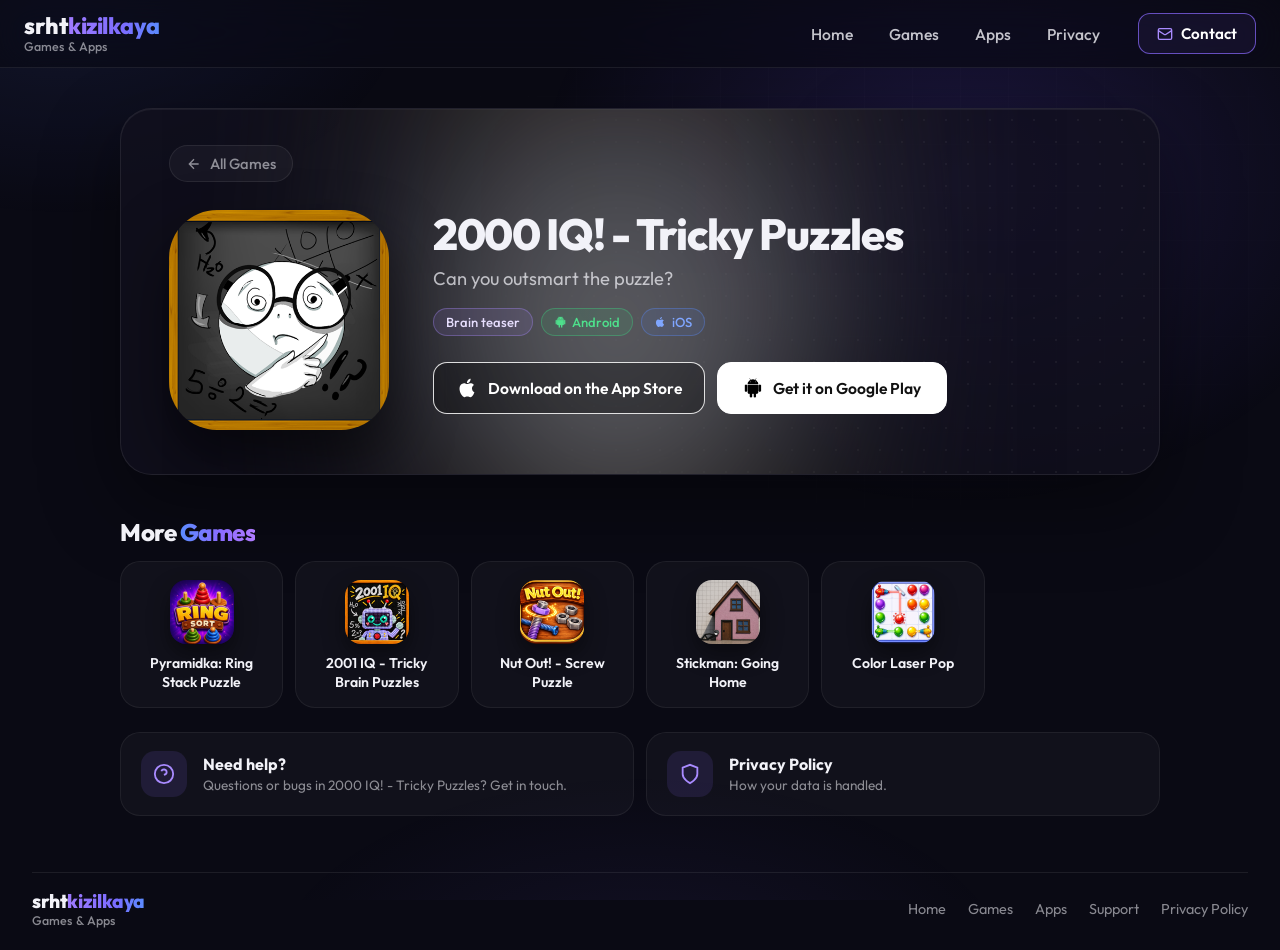
==== commit a46ed658: "Add files via upload" ====
--- a/2000iq.html
+++ b/2000iq.html
@@ -87,5 +87,6 @@
   }
 </script>
 
+<script src="games.js"></script>
 </body>
 </html>
--- a/style.css
+++ b/style.css
@@ -172,6 +172,7 @@
 
 /* ─── Hero ────────────────────────────────────────────────── */
 .hero {
+  position: relative;
   display: grid;
   grid-template-columns: 1.05fr 1fr;
   align-items: center;
@@ -270,8 +271,9 @@
   position: relative;
   display: flex;
   align-items: center;
-  justify-content: flex-end;
+  justify-content: center;
   min-height: 340px;
+  padding: 0 70px;
 }
 
 .hero-img {
@@ -282,12 +284,6 @@
   max-height: 400px;
   object-fit: contain;
   filter: drop-shadow(0 30px 60px rgba(80,50,200,0.35));
-  animation: bob 7s ease-in-out infinite;
-}
-
-@keyframes bob {
-  0%, 100% { transform: translateY(0); }
-  50% { transform: translateY(-10px); }
 }
 
 .hero-glow {
@@ -299,65 +295,73 @@
   z-index: 0;
 }
 
-.deco {
+.geo {
   position: absolute;
   z-index: 1;
-  display: flex;
-  align-items: center;
-  justify-content: center;
-  border-radius: 18px;
-  background: linear-gradient(145deg, rgba(90,80,200,0.35), rgba(40,35,110,0.35));
-  border: 1px solid rgba(160,140,255,0.18);
-  box-shadow: 0 20px 40px rgba(0,0,0,0.35), inset 0 1px 0 rgba(255,255,255,0.08);
-  backdrop-filter: blur(4px);
-  animation: float 6s ease-in-out infinite;
-}
-
-@keyframes float {
-  0%, 100% { transform: translateY(0) rotate(var(--r)); }
-  50% { transform: translateY(-14px) rotate(var(--r)); }
-}
-
-.deco-1 { width: 88px; height: 88px; left: 4%;  top: 6%;  --r: -10deg; }
-.deco-2 { width: 80px; height: 80px; left: 12%; top: 44%; --r: 0deg;  animation-delay: 1.2s; }
-.deco-3 { width: 86px; height: 86px; left: 0%;  bottom: 2%; --r: 18deg; animation-delay: 2.4s; }
-
-.tri {
-  width: 0; height: 0;
-  border-left: 16px solid transparent;
-  border-right: 16px solid transparent;
-  border-bottom: 28px solid #4a63ff;
-  filter: drop-shadow(0 0 10px rgba(74,99,255,0.6));
-}
-
-.dot {
-  width: 34px; height: 34px;
-  border-radius: 50%;
-  background: #7a3dd6;
-  box-shadow: 0 0 16px rgba(122,61,214,0.6);
-}
-
-.sq {
-  width: 30px; height: 30px;
-  border-radius: 5px;
-  background: #4b3fc9;
-  box-shadow: 0 0 14px rgba(75,63,201,0.6);
-}
-
-.star {
+  color: #a98bff;
+  filter: drop-shadow(0 0 6px currentColor);
+  opacity: 0.8;
+  animation: drift 8s ease-in-out infinite;
+}
+
+@keyframes drift {
+  0%, 100% { translate: 0 0; }
+  50%      { translate: 0 -6px; }
+}
+
+.geo-ring { width: 18px; height: 18px; border: 2px solid currentColor; border-radius: 50%; }
+
+.geo-plus { width: 16px; height: 16px; }
+.geo-plus::before, .geo-plus::after {
+  content: ''; position: absolute; background: currentColor; border-radius: 2px;
+}
+.geo-plus::before { left: 7px; top: 0; width: 2px; height: 16px; }
+.geo-plus::after  { top: 7px; left: 0; height: 2px; width: 16px; }
+
+.geo-tri {
+  width: 18px; height: 16px;
+  background: currentColor;
+  clip-path: polygon(50% 0, 100% 100%, 0 100%, 50% 0, 50% 22%, 16% 88%, 84% 88%, 50% 22%);
+}
+
+.geo-diamond { width: 12px; height: 12px; border: 2px solid currentColor; rotate: 45deg; border-radius: 2px; }
+
+.g1 { left: 4%;  top: 12%;   color: #a98bff; }
+.g2 { left: 12%; bottom: 10%; color: #4fd1ff; animation-delay: -2s; }
+.g3 { right: 4%; top: 6%;    color: #ffc94d; animation-delay: -4s; }
+.g4 { right: 1%; bottom: 22%; color: #ff6f91; animation-delay: -1s; }
+.g5 { right: 10%; top: 50%;  width: 12px; height: 12px; color: #4ee08c; animation-delay: -5s; }
+.g6 { left: 1%;  top: 58%;   color: #ff6f91; opacity: 0.6; animation-delay: -3s; }
+
+.spark {
   position: absolute;
-  width: 5px; height: 5px;
-  border-radius: 50%;
-  background: #8a7bff;
-  box-shadow: 0 0 8px #8a7bff;
   z-index: 1;
-  animation: pulse 3s ease-in-out infinite;
-}
-
-.s1 { left: 28%; top: 4%; }
-.s2 { right: 4%; top: 18%; animation-delay: 1s; }
-.s3 { right: 0%; bottom: 30%; animation-delay: 2s; }
-.s4 { left: 22%; top: 70%; animation-delay: 1.5s; }
+  width: 14px; height: 14px;
+  background: #b9a8ff;
+  clip-path: polygon(50% 0, 62% 38%, 100% 50%, 62% 62%, 50% 100%, 38% 62%, 0 50%, 38% 38%);
+  animation: twinkle 3.5s ease-in-out infinite;
+}
+
+@keyframes twinkle {
+  0%, 100% { opacity: 0.25; transform: scale(0.7); }
+  50%      { opacity: 1;    transform: scale(1); }
+}
+
+.sp1 { left: 24%; top: 2%; }
+.sp2 { left: 0;   top: 52%; width: 10px; height: 10px; animation-delay: -1s; }
+.sp3 { right: 14%; top: 10%; width: 10px; height: 10px; background: #ffe08a; animation-delay: -2s; }
+.sp4 { right: 2%; top: 70%; background: #8ff0c0; animation-delay: -0.5s; }
+.sp5 { left: 30%; bottom: 0; width: 9px; height: 9px; animation-delay: -2.6s; }
+.sp6 { left: 36%; top: 6%;  width: 10px; height: 10px; animation-delay: -1.8s; }
+.sp7 { left: -1%; top: 38%; width: 8px;  height: 8px;  background: #8ff0c0; animation-delay: -3s; }
+.sp8 { left: 44%; top: 78%; width: 9px;  height: 9px;  background: #ffe08a; animation-delay: -0.8s; }
+.sp9 { left: 20%; top: 96%; width: 7px;  height: 7px;  animation-delay: -2.2s; }
+
+.paused *, .paused *::before, .paused *::after { animation-play-state: paused !important; }
+
+@media (prefers-reduced-motion: reduce) {
+  *, *::before, *::after { animation: none !important; }
+}
 
 /* ─── Blocks ─────────────────────────────────────────────── */
 .block { padding: 18px 0 8px; scroll-margin-top: calc(var(--nav-h) + 12px); }
@@ -404,52 +408,110 @@
 .cards {
   display: grid;
   grid-template-columns: repeat(6, minmax(0, 1fr));
-  gap: 16px;
+  gap: 18px;
+  perspective: 900px;
 }
 
 .card {
+  --rx: 0deg; --ry: 0deg; --mx: 50%; --my: 30%;
   position: relative;
+  isolation: isolate;
   display: flex;
   flex-direction: column;
-  padding: 20px 18px 18px;
-  background: linear-gradient(180deg, rgba(255,255,255,0.045), rgba(255,255,255,0.015));
-  border: 1px solid var(--border);
-  border-radius: var(--radius);
-  text-decoration: none;
-  color: var(--text);
-  transition: transform 0.25s cubic-bezier(.2,.8,.2,1), border-color 0.25s, box-shadow 0.25s;
-}
+  align-items: center;
+  text-align: center;
+  padding: 26px 14px 16px;
+  border-radius: 26px;
+  text-decoration: none;
+  color: #fff;
+  overflow: hidden;
+  border: 1px solid rgba(255,255,255,0.07);
+  background: #12101c;
+  box-shadow: 0 12px 30px rgba(0,0,0,0.45), inset 0 1px 0 rgba(255,255,255,0.10);
+  transform: rotateX(var(--rx)) rotateY(var(--ry));
+  transition: transform 0.5s cubic-bezier(.2,.8,.2,1), box-shadow 0.4s;
+}
+
+.card.tilting { transition: transform 0.08s linear, box-shadow 0.4s; }
+
+.card-glow {
+  position: absolute;
+  z-index: -2;
+  inset: -30%;
+  background: var(--img) center / cover;
+  filter: blur(40px) saturate(1.15) brightness(0.6);
+  opacity: 0.55;
+  transition: opacity 0.4s;
+}
+
+.card::after {
+  content: '';
+  position: absolute;
+  z-index: -1;
+  inset: 0;
+  background:
+    linear-gradient(180deg, rgba(10,10,20,0) 0%, rgba(10,10,20,0.25) 45%, rgba(10,10,20,0.88) 72%, rgba(10,10,20,0.96) 100%);
+}
+
+.card::before {
+  content: '';
+  position: absolute;
+  z-index: 1;
+  inset: 0;
+  border-radius: inherit;
+  background:
+    radial-gradient(circle at var(--mx) var(--my), rgba(255,255,255,0.14) 0%, transparent 45%),
+    linear-gradient(115deg, transparent 30%, rgba(255,120,220,0.12) 45%, rgba(120,220,255,0.14) 55%, transparent 70%);
+  background-size: 100% 100%, 250% 250%;
+  background-position: 0 0, var(--mx) var(--my);
+  mix-blend-mode: overlay;
+  opacity: 0;
+  pointer-events: none;
+  transition: opacity 0.3s;
+}
+
+.card:hover::before { opacity: 1; }
 
 .card:hover {
-  transform: translateY(-5px);
-  border-color: rgba(139,108,255,0.45);
-  box-shadow: 0 18px 50px rgba(0,0,0,0.45), 0 0 30px rgba(139,108,255,0.12);
-}
+  border-color: rgba(255,255,255,0.16);
+  box-shadow: 0 28px 60px rgba(0,0,0,0.55), inset 0 1px 0 rgba(255,255,255,0.16);
+}
+
+.card:hover .card-glow { opacity: 0.75; }
 
 .card img {
-  width: 92px;
-  height: 92px;
-  border-radius: 20px;
+  width: 100px;
+  height: 100px;
+  border-radius: 26px;
   object-fit: cover;
-  margin-bottom: 16px;
-  box-shadow: 0 10px 26px rgba(0,0,0,0.45);
+  margin-bottom: 18px;
+  box-shadow: 0 16px 34px rgba(0,0,0,0.55);
+  -webkit-box-reflect: below 6px linear-gradient(transparent 78%, rgba(255,255,255,0.08));
+  position: relative;
+  z-index: 3;
+  backface-visibility: hidden;
 }
 
 .card h3 {
-  font-size: 1.08rem;
+  font-size: 1rem;
   font-weight: 700;
   line-height: 1.25;
-  margin-bottom: 8px;
+  margin-top: 14px;
+  margin-bottom: 6px;
+  text-shadow: 0 2px 10px rgba(0,0,0,0.5);
 }
 
 .card p {
-  font-size: 0.9rem;
-  color: var(--text-muted);
+  font-size: 0.82rem;
+  color: rgba(255,255,255,0.62);
   line-height: 1.45;
   margin-bottom: 14px;
   flex: 1;
 }
 
+.card .pills { justify-content: center; }
+.card h3, .card p, .card .pills { position: relative; z-index: 3; }
+.card .pill { backdrop-filter: blur(6px); -webkit-backdrop-filter: blur(6px); }
 .card-arrow {
   position: absolute;
   top: 18px; right: 18px;
@@ -573,6 +635,45 @@
 
 .feature h4 { font-size: 1.1rem; font-weight: 600; margin-bottom: 4px; }
 .feature p  { font-size: 0.92rem; color: var(--text-muted); line-height: 1.45; max-width: 240px; }
+
+/* ─── Stats ──────────────────────────────────────────────── */
+.stats {
+  display: grid;
+  grid-template-columns: repeat(4, 1fr);
+  margin: 28px 0 26px;
+  border: 1px solid var(--border);
+  border-radius: var(--radius);
+  background: var(--surface);
+  overflow: hidden;
+}
+
+.stat {
+  display: flex;
+  align-items: baseline;
+  justify-content: center;
+  gap: 10px;
+  padding: 18px 12px;
+}
+
+.stat + .stat { border-left: 1px solid var(--border); }
+
+.stat-num {
+  font-size: 2rem;
+  font-weight: 800;
+  line-height: 1;
+  background: linear-gradient(90deg, #5b8cff, #b07bff);
+  -webkit-background-clip: text;
+  background-clip: text;
+  -webkit-text-fill-color: transparent;
+}
+
+.stat-label { font-size: 1rem; color: var(--text-muted); font-weight: 500; }
+
+@media (max-width: 640px) {
+  .stats { grid-template-columns: repeat(2, 1fr); }
+  .stat:nth-child(3) { border-left: none; }
+  .stat:nth-child(n+3) { border-top: 1px solid var(--border); }
+}
 
 /* ─── Footer ─────────────────────────────────────────────── */
 footer {
@@ -619,15 +720,50 @@
 .game-page {
   position: relative;
   z-index: 1;
-  flex: 1;
-  display: flex;
-  flex-direction: column;
-  align-items: center;
-  text-align: center;
-  padding: 56px 24px 80px;
-}
+  isolation: isolate;
+  overflow: hidden;
+  width: calc(100% - 48px);
+  max-width: 1040px;
+  margin: 40px auto 0;
+  padding: 36px 48px 44px;
+  display: grid;
+  grid-template-columns: 220px 1fr;
+  column-gap: 44px;
+  align-items: center;
+  border-radius: 32px;
+  background: rgba(18,16,30,0.75);
+  border: 1px solid rgba(255,255,255,0.08);
+  box-shadow: 0 30px 80px rgba(0,0,0,0.45), inset 0 1px 0 rgba(255,255,255,0.06);
+}
+
+.gp-glow {
+  position: absolute;
+  z-index: -1;
+  left: -10%; top: -40%;
+  width: 70%; height: 180%;
+  background: var(--img) center / cover;
+  filter: blur(90px) saturate(1.3) brightness(0.7);
+  opacity: 0.55;
+  pointer-events: none;
+}
+
+.game-page::after {
+  content: '';
+  position: absolute;
+  z-index: -1;
+  inset: 0;
+  background-image: radial-gradient(circle, rgba(255,255,255,0.06) 1px, transparent 1px);
+  background-size: 22px 22px;
+  mask-image: linear-gradient(90deg, transparent 30%, #000 100%);
+  -webkit-mask-image: linear-gradient(90deg, transparent 30%, #000 100%);
+  pointer-events: none;
+}
+
+.game-page > * { grid-column: 2; }
 
 .back-link {
+  grid-column: 1 / -1;
+  justify-self: start;
   display: inline-flex;
   align-items: center;
   gap: 8px;
@@ -635,40 +771,55 @@
   text-decoration: none;
   font-size: 0.92rem;
   font-weight: 500;
-  margin-bottom: 40px;
-  padding: 9px 18px;
-  border-radius: 12px;
+  margin-bottom: 28px;
+  padding: 8px 16px;
+  border-radius: 999px;
   border: 1px solid var(--border);
-  background: var(--surface);
+  background: rgba(255,255,255,0.04);
   transition: color 0.2s, border-color 0.2s;
 }
 
 .back-link:hover { color: var(--text); border-color: var(--border-hover); }
 
 .game-icon {
-  width: 128px;
-  height: 128px;
-  border-radius: 28px;
+  grid-column: 1;
+  grid-row: 2 / span 5;
+  width: 220px;
+  height: 220px;
+  border-radius: 48px;
   object-fit: cover;
-  box-shadow: 0 20px 60px rgba(80,50,200,0.35), 0 0 0 1px rgba(255,255,255,0.08);
-  margin-bottom: 24px;
+  box-shadow: 0 30px 60px rgba(0,0,0,0.55);
 }
 
 .game-page h1 {
-  font-size: clamp(1.8rem, 3.2vw, 2.6rem);
+  font-size: clamp(1.9rem, 3.4vw, 2.9rem);
   font-weight: 800;
   letter-spacing: -0.03em;
+  line-height: 1.08;
   margin-bottom: 10px;
 }
 
-.tagline { color: var(--text-muted); font-size: 1.1rem; margin-bottom: 32px; }
-.store-btn-only { color: var(--text-muted); font-size: 0.85rem; }
+.tagline { color: rgba(242,242,248,0.72); font-size: 1.15rem; margin-bottom: 18px; }
+
+.gp-meta { display: flex; gap: 8px; flex-wrap: wrap; margin-bottom: 26px; }
+
+.gp-chip {
+  padding: 5px 12px;
+  border-radius: 999px;
+  font-size: 0.82rem;
+  font-weight: 500;
+  color: #e6defd;
+  background: rgba(169,139,255,0.12);
+  border: 1px solid rgba(169,139,255,0.35);
+}
+
+.store-btn-only { color: var(--text-muted); font-size: 0.85rem; margin-top: 12px !important; }
 
 .store-buttons {
   display: flex;
-  flex-direction: column;
+  flex-wrap: wrap;
   gap: 12px;
-  width: 260px;
+  width: auto;
 }
 
 .store-btn {
@@ -676,8 +827,9 @@
   align-items: center;
   justify-content: center;
   gap: 10px;
-  padding: 14px 20px;
-  border-radius: 12px;
+  min-width: 230px;
+  padding: 14px 22px;
+  border-radius: 14px;
   text-decoration: none;
   font-size: 0.98rem;
   font-weight: 600;
@@ -688,21 +840,107 @@
 .store-btn:hover { transform: translateY(-2px); }
 
 .store-btn-ios {
-  background: rgba(0,0,0,0.25);
+  background: rgba(0,0,0,0.3);
   color: #fff;
   border: 1.5px solid rgba(255,255,255,0.85);
 }
 
-.store-btn-ios:hover { background: rgba(255,255,255,0.06); }
+.store-btn-ios:hover { background: rgba(255,255,255,0.08); }
 
 .store-btn-android {
-  background: rgba(61,220,132,0.1);
-  color: #fff;
-  border: 1.5px solid rgba(61,220,132,0.55);
-}
-
-.store-btn-android:hover { box-shadow: 0 8px 28px rgba(61,220,132,0.2); }
-
+  background: #fff;
+  color: #111;
+  border: 1.5px solid #fff;
+}
+
+.store-btn-android img { filter: none !important; }
+.store-btn-android:hover { box-shadow: 0 10px 30px rgba(255,255,255,0.15); }
+
+/* More games + help */
+.gp-more, .gp-help {
+  position: relative;
+  z-index: 1;
+  width: calc(100% - 48px);
+  max-width: 1040px;
+  margin: 0 auto;
+}
+
+.gp-more { margin-top: 44px; }
+.gp-more .block-title { margin-bottom: 16px; font-size: 1.5rem; }
+
+.gp-more-list {
+  display: grid;
+  grid-template-columns: repeat(auto-fill, minmax(150px, 1fr));
+  gap: 12px;
+}
+
+.gp-more-item {
+  display: flex;
+  flex-direction: column;
+  align-items: center;
+  gap: 10px;
+  padding: 18px 12px 16px;
+  text-align: center;
+  text-decoration: none;
+  color: var(--text);
+  font-size: 0.88rem;
+  font-weight: 600;
+  line-height: 1.3;
+  border-radius: 20px;
+  background: rgba(255,255,255,0.03);
+  border: 1px solid rgba(255,255,255,0.06);
+  transition: transform 0.25s, background 0.25s, border-color 0.25s;
+}
+
+.gp-more-item:hover { transform: translateY(-4px); background: rgba(255,255,255,0.06); border-color: rgba(255,255,255,0.14); }
+.gp-more-item img { width: 64px; height: 64px; border-radius: 16px; object-fit: cover; box-shadow: 0 10px 22px rgba(0,0,0,0.45); }
+
+.gp-help {
+  display: grid;
+  grid-template-columns: 1fr 1fr;
+  gap: 12px;
+  margin-top: 24px;
+  margin-bottom: 56px;
+}
+
+.gp-help-item {
+  display: flex;
+  align-items: center;
+  gap: 16px;
+  padding: 18px 20px;
+  border-radius: 20px;
+  text-decoration: none;
+  color: var(--text);
+  background: rgba(255,255,255,0.03);
+  border: 1px solid rgba(255,255,255,0.06);
+  transition: background 0.2s, border-color 0.2s;
+}
+
+.gp-help-item:hover { background: rgba(255,255,255,0.06); border-color: rgba(255,255,255,0.14); }
+.gp-help-item strong { display: block; font-size: 1rem; }
+.gp-help-item small { display: block; color: var(--text-muted); font-size: 0.85rem; margin-top: 2px; }
+
+.gp-help-icon {
+  flex-shrink: 0;
+  width: 46px; height: 46px;
+  display: flex; align-items: center; justify-content: center;
+  border-radius: 14px;
+  color: var(--accent-light);
+  background: rgba(139,108,255,0.12);
+}
+
+@media (max-width: 760px) {
+  .game-page { grid-template-columns: 1fr; text-align: center; padding: 24px 20px 32px; width: calc(100% - 32px); }
+  .game-page > *, .game-icon { grid-column: 1; grid-row: auto; }
+  .back-link { justify-self: center; }
+  .game-icon { justify-self: center; width: 140px; height: 140px; border-radius: 32px; margin-bottom: 20px; }
+  .gp-meta, .store-buttons { justify-content: center; }
+  .store-btn { min-width: 0; width: 100%; max-width: 300px; margin: 0 auto; }
+  .gp-glow { left: -20%; top: -20%; width: 140%; height: 70%; }
+  .gp-more, .gp-help { width: calc(100% - 32px); }
+  .gp-more-list { grid-template-columns: repeat(2, 1fr); }
+  .gp-help { grid-template-columns: 1fr; }
+}
 /* ─── Text pages (privacy / support / delete) ────────────── */
 .privacy-page,
 .support-page,
@@ -899,7 +1137,7 @@
   .hero { grid-template-columns: 1fr; text-align: center; padding-top: 24px; }
   .hero-btns { justify-content: center; }
   .hero-visual { justify-content: center; min-height: 0; }
-  .deco { display: none; }
+  .g5, .g6, .sp2, .sp4 { display: none; }
   .features { grid-template-columns: 1fr; }
   .block-head .outline-btn { display: none; }
 }
@@ -909,7 +1147,13 @@
   .nav-links { display: none; }
   .nav-brand, .brand-name { font-size: 1.2rem; }
   .wrap, footer { padding: 0 16px; }
-  .hero-btn { min-width: 0; flex: 1; }
+  .sp6, .sp7, .sp8, .sp9 { display: none; }
+  .hero-btns { gap: 10px; }
+  .hero-btn { min-width: 0; gap: 10px; padding: 8px 12px; border-radius: 10px; }
+  .hero-btn > svg:first-child { width: 20px; height: 20px; }
+  .hero-btn .chev { display: none; }
+  .hero-btn-sub { font-size: 0.62rem; }
+  .hero-btn-main { font-size: 0.95rem; }
   .cards { grid-template-columns: repeat(2, minmax(0, 1fr)); gap: 12px; }
   .card { padding: 16px 14px; }
   .card img { width: 72px; height: 72px; border-radius: 16px; }
